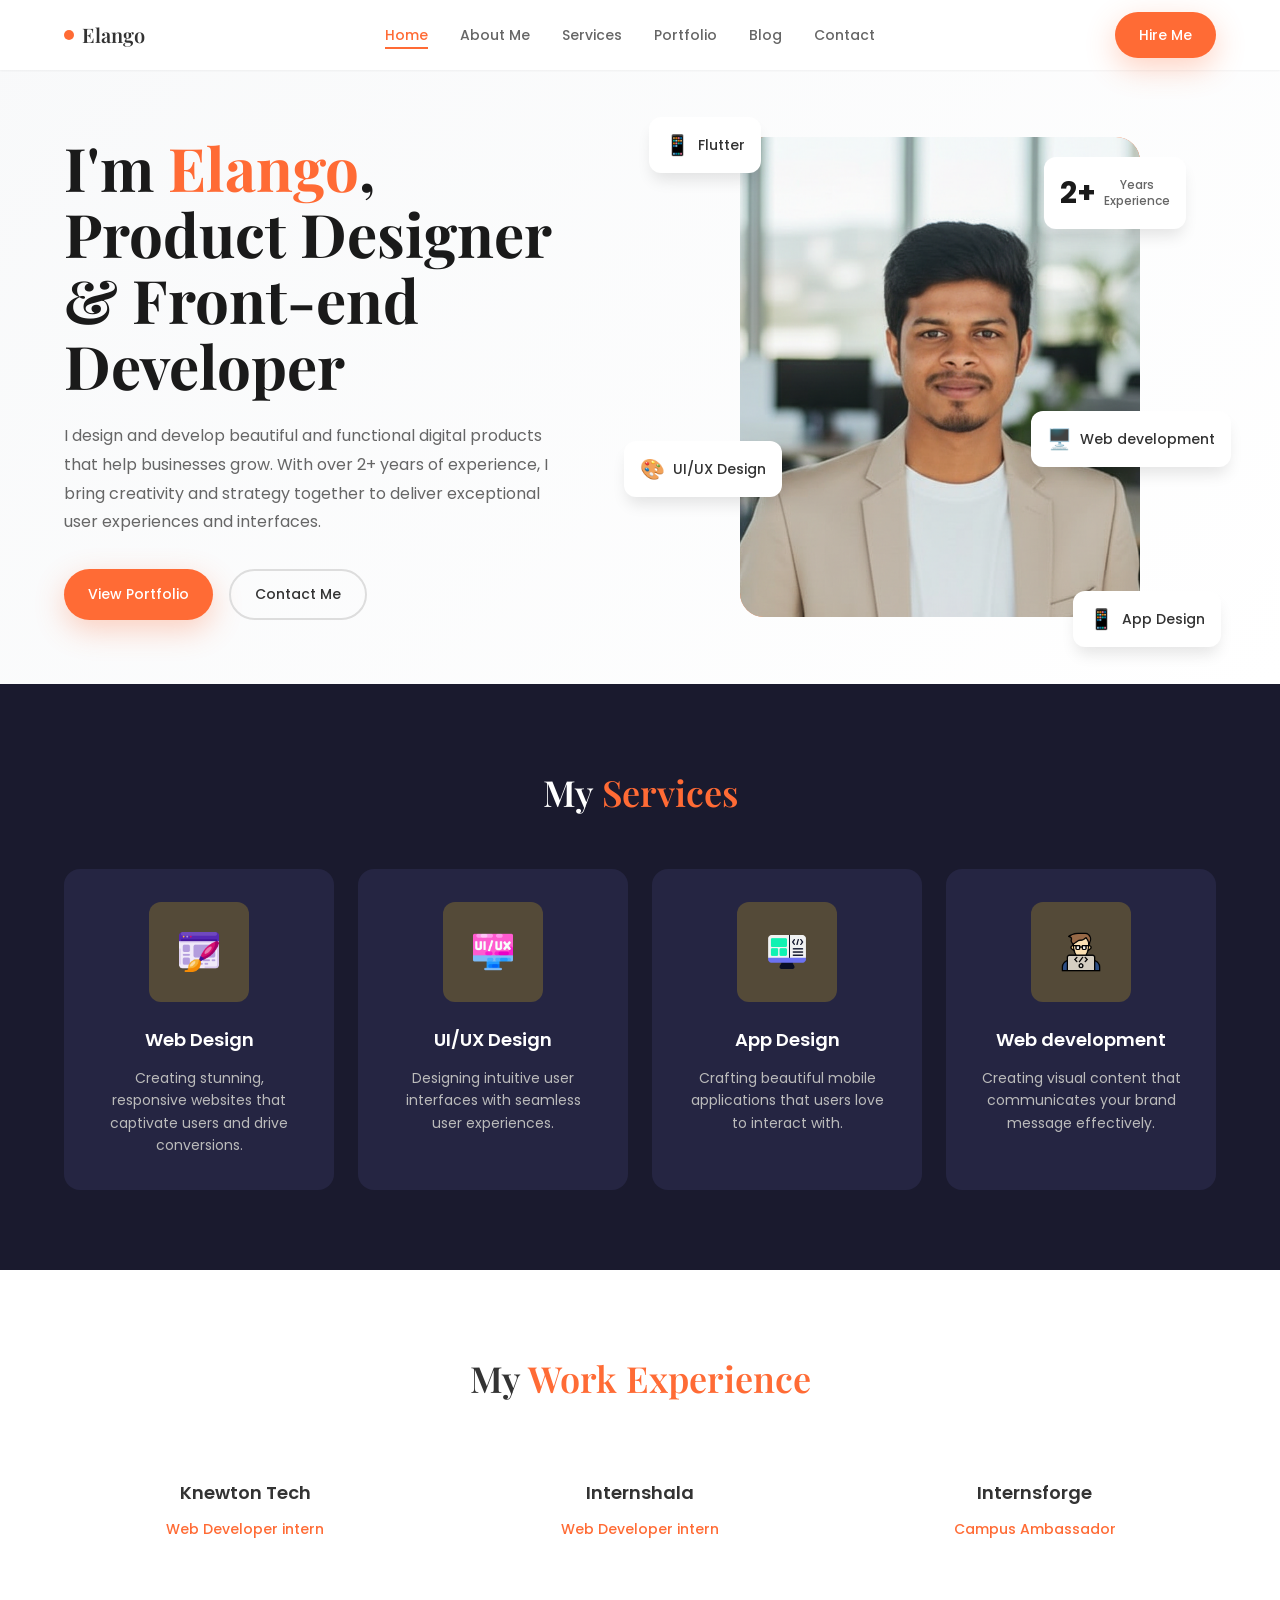
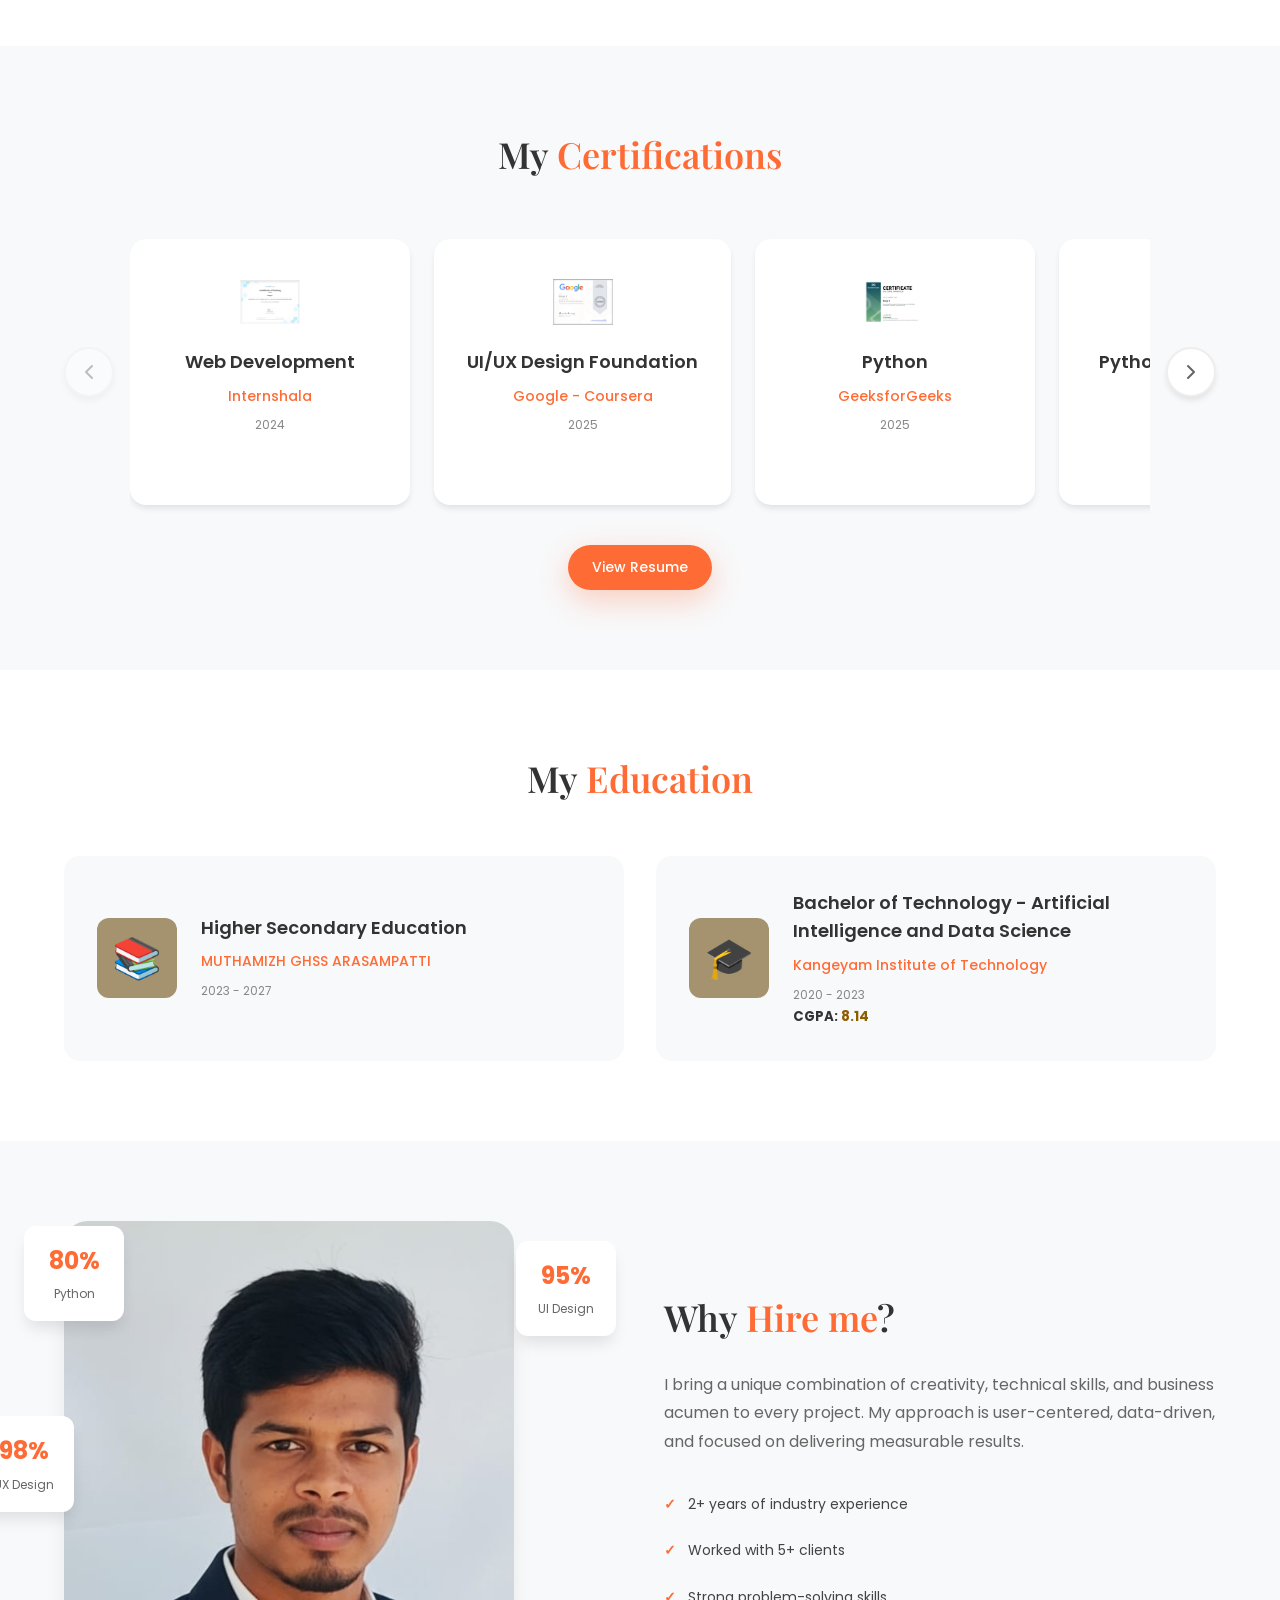
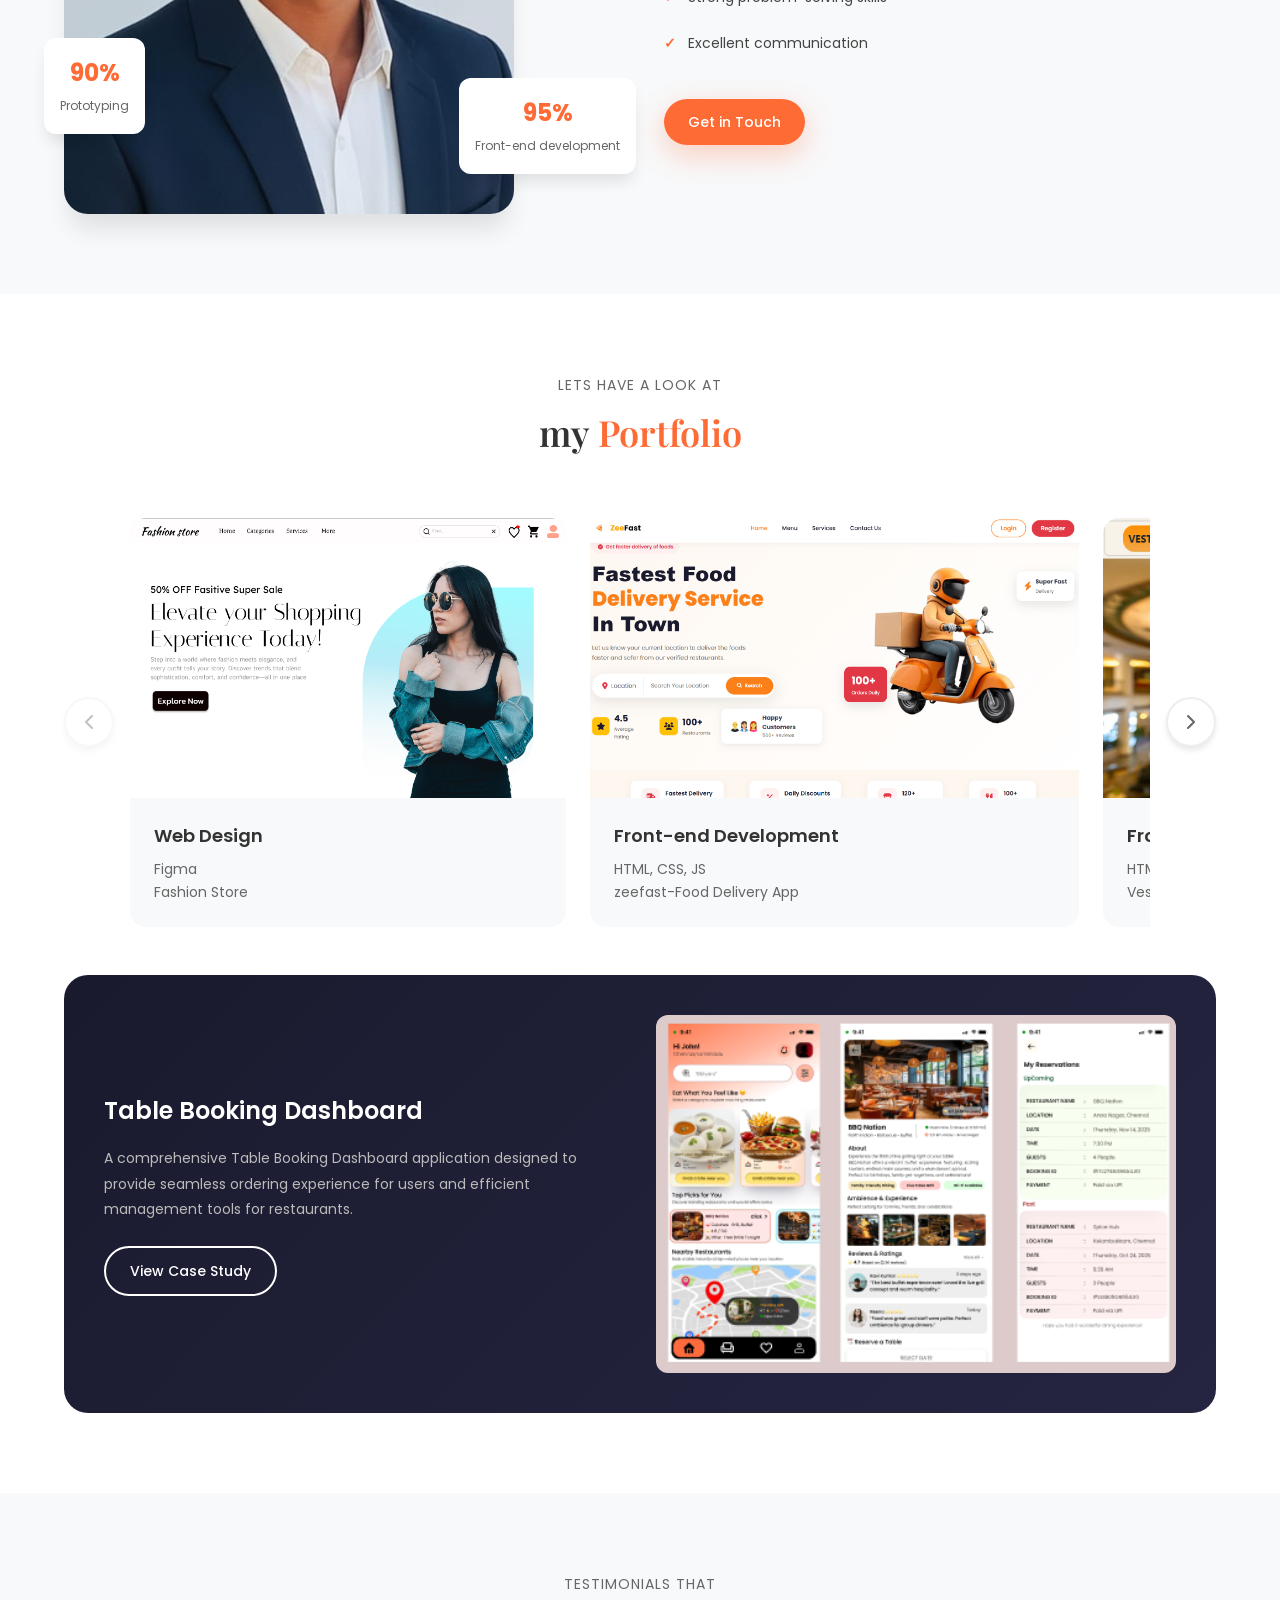
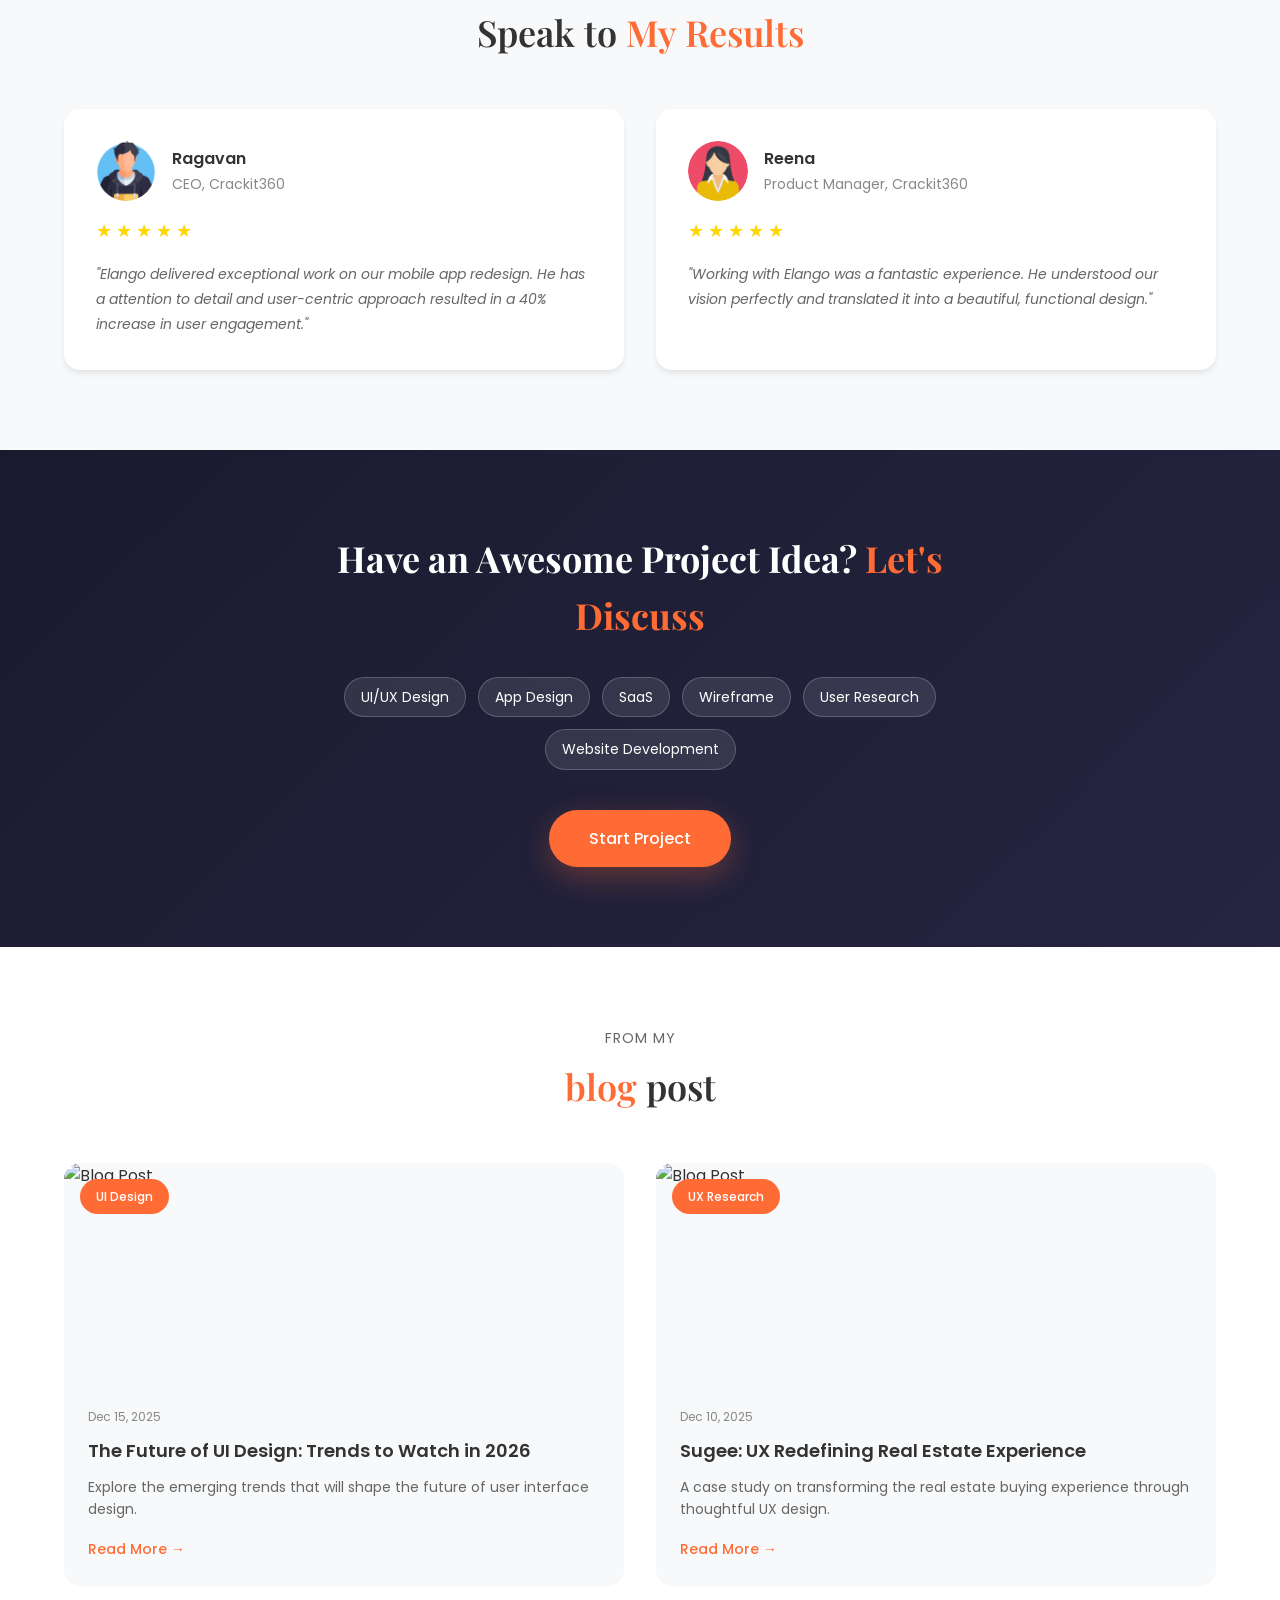
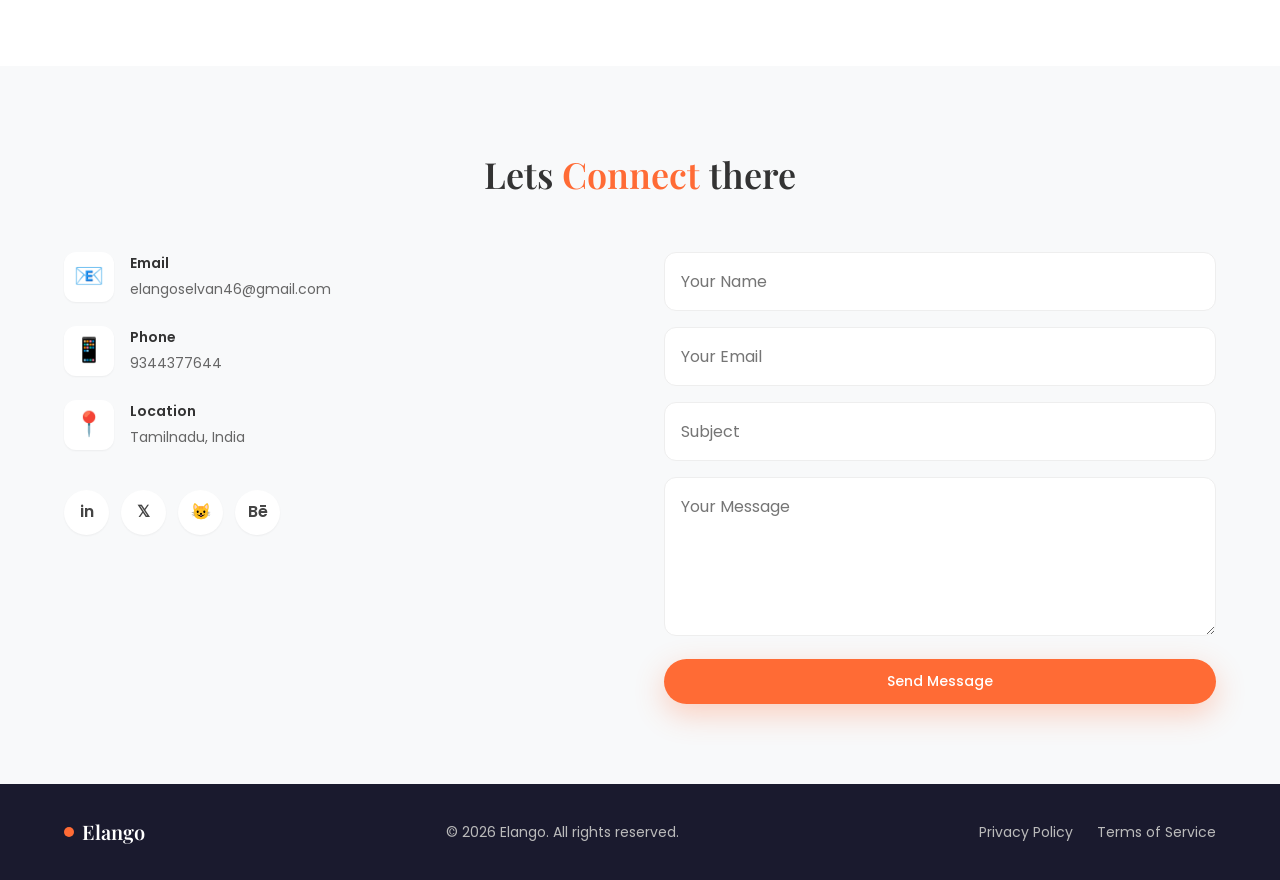
==== frontend/index.html @ bf655b0c "Initial portfolio redesign commit" ====
<!DOCTYPE html>
<html lang="en">

<head>
    <meta charset="UTF-8">
    <meta name="viewport" content="width=device-width, initial-scale=1.0">
    <meta name="description"
        content="Jenny - Product Designer Portfolio. 10+ years of experience in UI/UX, Web Design, and App Design.">
    <meta name="keywords" content="Product Designer, UI/UX, Web Design, App Design, Portfolio">
    <title>Elango's Portfolio | Product Designer</title>
    <link rel="preconnect" href="https://fonts.googleapis.com">
    <link rel="preconnect" href="https://fonts.gstatic.com" crossorigin>
    <link
        href="https://fonts.googleapis.com/css2?family=Playfair+Display:wght@400;500;600;700&family=Poppins:wght@300;400;500;600;700&display=swap"
        rel="stylesheet">
    <link rel="stylesheet" href="css/styles.css">
</head>

<body>
    <!-- Header -->
    <header class="header">
        <div class="container">
            <nav class="nav">
                <a href="#" class="logo">
                    <span class="logo-dot"></span>
                    Elango
                </a>
                <ul class="nav-links" id="navLinks">
                    <li><a href="#home" class="active">Home</a></li>
                    <li><a href="#about">About Me</a></li>
                    <li><a href="#services">Services</a></li>
                    <li><a href="#portfolio">Portfolio</a></li>
                    <li><a href="#blog">Blog</a></li>
                    <li><a href="#contact">Contact</a></li>
                </ul>
                <a href="#contact" class="btn btn-primary">Hire Me</a>
                <button class="mobile-menu-btn" id="mobileMenuBtn" aria-label="Toggle menu">
                    <span></span>
                    <span></span>
                    <span></span>
                </button>
            </nav>
        </div>
    </header>

    <!-- Hero Section -->
    <section class="hero" id="home">
        <div class="container">
            <div class="hero-content">
                <div class="hero-text">
                    <h1 class="hero-title">
                        I'm <span class="highlight">Elango</span>,<br>
                        Product Designer & Front-end Developer
                    </h1>
                    <p class="hero-description">
                        I design and develop beautiful and functional digital products that help businesses grow.
                        With over 2+ years of experience, I bring creativity and strategy together
                        to deliver exceptional user experiences and interfaces.
                    </p>
                    <div class="hero-buttons">
                        <a href="#portfolio" class="btn btn-primary">View Portfolio</a>
                        <a href="#contact" class="btn btn-outline">Contact Me</a>
                    </div>
                </div>
                <div class="hero-image">
                    <div class="hero-image-wrapper">
                        <img src="images/my photo 2.png" alt="Elango - Product Designer" class="hero-photo">

                    </div>
                    <div class=" floating-card experience-badge">
                        <span class="experience-number">2+</span>
                        <span class="experience-text">Years<br>Experience</span>
                    </div>
                    <div class="floating-card card-1">
                        <div class="floating-icon">🎨</div>
                        <span>UI/UX Design</span>
                    </div>
                    <div class="floating-card card-2">
                        <div class="floating-icon">📱</div>
                        <span>App Design</span>
                    </div>
                    <div class="floating-card card-3">
                        <div class="floating-icon">🖥️</div>
                        <span>Web development</span>
                    </div>
                    <div class="floating-card card-4">
                        <div class="floating-icon">📱</div>
                        <span>Flutter</span>
                    </div>
                </div>
            </div>
        </div>
    </section>

    <!-- Services Section -->
    <section class="services" id="services">
        <div class="container">
            <div class="section-header">
                <h2 class="section-title">My <span class="highlight">Services</span></h2>
            </div>
            <div class="services-grid">
                <div class="service-card" data-aos="fade-up">
                    <div class="service-icon">
                        <img src="images/web-design.png" alt="Web Design">
                    </div>
                    <h3>Web Design</h3>
                    <p>Creating stunning, responsive websites that captivate users and drive conversions.</p>
                </div>
                <div class="service-card" data-aos="fade-up" data-aos-delay="100">
                    <div class="service-icon">
                        <img src="images/ui.png" alt="UI/UX Design">
                    </div>
                    <h3>UI/UX Design</h3>
                    <p>Designing intuitive user interfaces with seamless user experiences.</p>
                </div>
                <div class="service-card" data-aos="fade-up" data-aos-delay="200">
                    <div class="service-icon">
                        <img src="images/front-end-programming.png" alt="App Design">
                    </div>
                    <h3>App Design</h3>
                    <p>Crafting beautiful mobile applications that users love to interact with.</p>
                </div>
                <div class="service-card" data-aos="fade-up" data-aos-delay="300">
                    <div class="service-icon">
                        <img src="images/coding.png" alt="dev">
                    </div>
                    <h3>Web development</h3>
                    <p>Creating visual content that communicates your brand message effectively.</p>
                </div>
            </div>
        </div>
    </section>

    <!-- Work Experience Section -->
    <section class="experience" id="about">
        <div class="container">
            <div class="section-header">
                <h2 class="section-title">My <span class="highlight">Work Experience</span></h2>
            </div>
            <div class="experience-grid">
                <div class="experience-item" data-aos="fade-right">
                    <div class="experience-company">
                        <h4>Knewton Tech</h4>
                        <span class="experience-role">Web Developer intern</span>
                    </div>
                </div>
                <div class="experience-item" data-aos="fade-left">
                    <div class="experience-company">
                        <h4>Internshala</h4>
                        <span class="experience-role">Web Developer intern</span>
                    </div>
                </div>
                <div class="experience-item" data-aos="fade-right">
                    <div class="experience-company">
                        <h4>Internsforge</h4>
                        <span class="experience-role">Campus Ambassador</span>
                    </div>
                </div>
            </div>
        </div>
    </section>

    <!-- Certifications Section -->
    <section class="certifications" id="certifications">
        <div class="container">
            <div class="section-header">
                <h2 class="section-title">My <span class="highlight">Certifications</span></h2>
            </div>
            <div class="certifications-container">
                <button class="cert-nav-btn cert-nav-prev" id="certPrevBtn" aria-label="Previous certificates">
                    <svg width="24" height="24" viewBox="0 0 24 24" fill="none" stroke="currentColor" stroke-width="2"
                        stroke-linecap="round" stroke-linejoin="round">
                        <polyline points="15 18 9 12 15 6"></polyline>
                    </svg>
                </button>
                <div class="certifications-wrapper">
                    <div class="certifications-grid">
                        <div class="certification-item" data-aos="fade-up" data-certificate="images/internsala.png">
                            <div class="certification-icon">
                                <img src="images/internsala.png" alt="Web Development">
                            </div>
                            <div class="certification-details">
                                <h4>Web Development</h4>
                                <span class="certification-issuer">Internshala</span>
                                <span class="certification-year">2024</span>
                            </div>
                            <span class="view-cert-hint">Click to view</span>
                        </div>
                        <div class="certification-item" data-aos="fade-up" data-aos-delay="100"
                            data-certificate="images/google.png">
                            <div class="certification-icon">
                                <img src="images/google.png" alt="UI/UX Design">
                            </div>
                            <div class="certification-details">
                                <h4>UI/UX Design Foundation</h4>
                                <span class="certification-issuer">Google - Coursera</span>
                                <span class="certification-year">2025</span>
                            </div>
                            <span class="view-cert-hint">Click to view</span>
                        </div>
                        <div class="certification-item" data-aos="fade-up" data-aos-delay="200"
                            data-certificate="images/gfg.png">
                            <div class="certification-icon">
                                <img src="images/gfg.png" alt="Python">
                            </div>
                            <div class="certification-details">
                                <h4>Python</h4>
                                <span class="certification-issuer">GeeksforGeeks</span>
                                <span class="certification-year">2025</span>
                            </div>
                            <span class="view-cert-hint">Click to view</span>
                        </div>
                        <div class="certification-item" data-aos="fade-up" data-aos-delay="300"
                            data-certificate="images/hacker.png">
                            <div class="certification-icon">
                                <img src="images/hacker.png" alt="Python Programming">
                            </div>
                            <div class="certification-details">
                                <h4>Python Programming</h4>
                                <span class="certification-issuer">HackerRank</span>
                                <span class="certification-year">2024</span>
                            </div>
                            <span class="view-cert-hint">Click to view</span>
                        </div>
                        <div class="certification-item" data-aos="fade-up" data-aos-delay="400"
                            data-certificate="images/figma.png">
                            <div class="certification-icon">
                                <img src="images/figma.png" alt="Figma">
                            </div>
                            <div class="certification-details">
                                <h4>Figma</h4>
                                <span class="certification-issuer">Simplylearn</span>
                                <span class="certification-year">2025</span>
                            </div>
                            <span class="view-cert-hint">Click to view</span>
                        </div>
                        <div class="certification-item" data-aos="fade-up" data-aos-delay="500"
                            data-certificate="images/scalar.png">
                            <div class="certification-icon">
                                <img src="images/scalar.png" alt="React JS">
                            </div>
                            <div class="certification-details">
                                <h4>React JS</h4>
                                <span class="certification-issuer">Scalar</span>
                                <span class="certification-year">2025</span>
                            </div>
                            <span class="view-cert-hint">Click to view</span>
                        </div>
                    </div>
                </div>
                <button class="cert-nav-btn cert-nav-next" id="certNextBtn" aria-label="Next certificates">
                    <svg width="24" height="24" viewBox="0 0 24 24" fill="none" stroke="currentColor" stroke-width="2"
                        stroke-linecap="round" stroke-linejoin="round">
                        <polyline points="9 18 15 12 9 6"></polyline>
                    </svg>
                </button>
            </div>
            <div class="resume-btn-container">
                <button class="btn btn-primary" id="viewResumeBtn">View Resume</button>
            </div>
        </div>
    </section>

    <!-- Certificate Modal -->
    <div class="certificate-modal" id="certificateModal">
        <div class="certificate-modal-content">
            <button class="certificate-modal-close" id="closeCertificateModal">&times;</button>
            <div class="certificate-viewer">
                <img src="" alt="Certificate" id="certificateImage">
            </div>
        </div>
    </div>

    <!-- Education Section -->
    <section class="education" id="education">
        <div class="container">
            <div class="section-header">
                <h2 class="section-title">My <span class="highlight">Education</span></h2>
            </div>
            <div class="education-grid">
                <div class="education-item" data-aos="fade-left">
                    <div class="education-icon">📚</div>
                    <div class="education-details">
                        <h4>Higher Secondary Education</h4>
                        <span class="education-institution">MUTHAMIZH GHSS ARASAMPATTI </span>
                        <span class="education-year">2023 - 2027</span>
                    </div>
                </div>
                <div class="education-item" data-aos="fade-right">
                    <div class="education-icon">🎓</div>
                    <div class="education-details">
                        <h4>Bachelor of Technology - Artificial Intelligence and Data Science</h4>
                        <span class="education-institution">Kangeyam Institute of Technology</span>
                        <span class="education-year">2020 - 2023</span>
                        <h5>CGPA: <span style="font-weight: bold;color: rgb(143, 93, 1);">8.14</span></h5>
                    </div>
                </div>
            </div>
        </div>
    </section>

    <!-- Resume Modal -->
    <div class="resume-modal" id="resumeModal">
        <div class="resume-modal-content">
            <button class="resume-modal-close" id="closeResumeModal">&times;</button>
            <h3>My Resume</h3>
            <div class="resume-viewer">
                <iframe src="images/Elango T.pdf" id="resumeFrame"></iframe>
            </div>
            <a href="images/Elango T.pdf" download class="btn btn-primary" style="margin-top: 1rem;">Download Resume</a>
        </div>
    </div>

    <!-- Why Hire Me Section -->
    <section class="why-hire">
        <div class="container">
            <div class="why-hire-content">
                <div class="why-hire-image" data-aos="fade-right">
                    <img src="images/elango.jpg" alt="Elango's working">
                    <div class="skill-badge skill-1">
                        <span class="skill-percent">95%</span>
                        <span class="skill-name">UI Design</span>
                    </div>
                    <!-- <div class="skill-badge skill-2">
                        <span class="skill-percent">90%</span>
                        <span class="skill-name">UX Research</span>
                    </div> -->
                    <div class="skill-badge skill-6">
                        <span class="skill-percent">98%</span>
                        <span class="skill-name">UX Design</span>
                    </div>
                    <div class="skill-badge skill-3">
                        <span class="skill-percent">90%</span>
                        <span class="skill-name">Prototyping</span>
                    </div>
                    <div class="skill-badge skill-4">
                        <span class="skill-percent">95%</span>
                        <span class="skill-name">Front-end development</span>
                    </div>
                    <div class="skill-badge skill-5">
                        <span class="skill-percent">80%</span>
                        <span class="skill-name">Python</span>
                    </div>
                </div>
                <div class="why-hire-text" data-aos="fade-left">
                    <h2 class="section-title">Why <span class="highlight">Hire me</span>?</h2>
                    <p>I bring a unique combination of creativity, technical skills, and business acumen to every
                        project. My approach is user-centered, data-driven, and focused on delivering measurable
                        results.</p>
                    <ul class="hire-list">
                        <li><span class="check-icon">✓</span> 2+ years of industry experience</li>
                        <li><span class="check-icon">✓</span> Worked with 5+ clients</li>
                        <li><span class="check-icon">✓</span> Strong problem-solving skills</li>
                        <li><span class="check-icon">✓</span> Excellent communication</li>
                    </ul>
                    <a href="#contact" class="btn btn-primary">Get in Touch</a>
                </div>
            </div>
        </div>
    </section>

    <!-- Portfolio Section -->
    <section class="portfolio" id="portfolio">
        <div class="container">
            <div class="section-header">
                <p class="section-subtitle">Lets have a look at</p>
                <h2 class="section-title">my <span class="highlight">Portfolio</span></h2>
            </div>

            <div class="portfolio-container">
                <button class="portfolio-nav-btn portfolio-nav-prev" id="portfolioPrevBtn"
                    aria-label="Previous projects">
                    <svg width="24" height="24" viewBox="0 0 24 24" fill="none" stroke="currentColor" stroke-width="2"
                        stroke-linecap="round" stroke-linejoin="round">
                        <polyline points="15 18 9 12 15 6"></polyline>
                    </svg>
                </button>

                <div class="portfolio-wrapper">
                    <div class="portfolio-slider" id="portfolioSlider">
                        <!-- Project 1 -->
                        <div class="portfolio-card" data-aos="fade-up">
                            <div class="portfolio-image">
                                <img src="images/fashionstore (1).png" alt="fashionstore image">
                                <div class="portfolio-overlay">
                                    <a href="#" class="portfolio-link">View Project</a>
                                </div>
                            </div>
                            <div class="portfolio-info">
                                <h3>Web Design</h3>
                                <p>Figma</p>
                                <p>Fashion Store</p>
                            </div>
                        </div>

                        <!--Project S-->
                        <div class="portfolio-card" data-aos="fade-up" data-aos-delay="300">
                            <div class="portfolio-image">
                                <img src="images/Screenshot 2026-01-10 205639.png" alt="food delivery app">
                                <div class="portfolio-overlay">
                                    <a href="#" class="portfolio-link">View Project</a>
                                </div>
                            </div>
                            <div class="portfolio-info">
                                <h3>Front-end Development</h3>
                                <p>HTML, CSS, JS</p>
                                <p>zeefast-Food Delivery App</p>
                            </div>
                        </div>

                        <!-- Project 2 -->
                        <div class="portfolio-card" data-aos="fade-up" data-aos-delay="100">
                            <div class="portfolio-image">
                                <img src="images/vesthotel.png" alt="vesthotel-image">
                                <div class="portfolio-overlay">
                                    <a href="#" class="portfolio-link">View Project</a>
                                </div>
                            </div>
                            <div class="portfolio-info">
                                <h3>Front-end Development</h3>
                                <p>HTML, CSS, JS</p>
                                <p>Vesthotel website</p>
                            </div>
                        </div>

                        <!-- Project 3 -->
                        <div class="portfolio-card" data-aos="fade-up" data-aos-delay="200">
                            <div class="portfolio-image">
                                <img src="images/fashionstore (5).png" alt="fruit App">
                                <div class="portfolio-overlay">
                                    <a href="#" class="portfolio-link">View Project</a>
                                </div>
                            </div>
                            <div class="portfolio-info">
                                <h3>App Design</h3>
                                <p>Figma</p>
                                <p>shoify App</p>
                            </div>
                        </div>

                        <!-- Project 4 -->
                        <div class="portfolio-card" data-aos="fade-up" data-aos-delay="300">
                            <div class="portfolio-image">
                                <img src="images/tablebook.png" alt="Table Dashboard">
                                <div class="portfolio-overlay">
                                    <a href="#" class="portfolio-link">View Project</a>
                                </div>
                            </div>
                            <div class="portfolio-info">
                                <h3>UI/UX Design</h3>
                                <p>Figma</p>
                                <p>Table Booking Dashboard</p>
                            </div>
                        </div>
                    </div>
                </div>

                <button class="portfolio-nav-btn portfolio-nav-next" id="portfolioNextBtn" aria-label="Next projects">
                    <svg width="24" height="24" viewBox="0 0 24 24" fill="none" stroke="currentColor" stroke-width="2"
                        stroke-linecap="round" stroke-linejoin="round">
                        <polyline points="9 18 15 12 9 6"></polyline>
                    </svg>
                </button>
            </div>

            <div class="portfolio-featured" data-aos="fade-up" style="margin-top: 2.5rem;">
                <div class="featured-content">
                    <h3>Table Booking Dashboard</h3>
                    <p>A comprehensive Table Booking Dashboard application designed to provide seamless ordering
                        experience for
                        users and efficient management tools for restaurants.</p>
                    <a href="#" class="btn btn-outline">View Case Study</a>
                </div>
                <div class="featured-image">
                    <img src="images/tablebook.png" alt="Table Booking Dashboard">
                </div>
            </div>
        </div>
    </section>

    <!-- Testimonials Section -->
    <section class="testimonials">
        <div class="container">
            <div class="section-header">
                <p class="section-subtitle">Testimonials That</p>
                <h2 class="section-title">Speak to <span class="highlight">My Results</span></h2>
            </div>
            <div class="testimonials-grid">
                <div class="testimonial-card" data-aos="fade-up">
                    <div class="testimonial-header">
                        <img src="images/boy.png" alt="Client">
                        <div class="testimonial-info">
                            <h4>Ragavan</h4>
                            <span>CEO, Crackit360</span>
                        </div>
                    </div>
                    <div class="testimonial-rating">
                        <span class="star">★</span>
                        <span class="star">★</span>
                        <span class="star">★</span>
                        <span class="star">★</span>
                        <span class="star">★</span>
                    </div>
                    <p>"Elango delivered exceptional work on our mobile app redesign. He has a attention to detail and
                        user-centric approach resulted in a 40% increase in user engagement."</p>
                </div>
                <div class="testimonial-card" data-aos="fade-up" data-aos-delay="100">
                    <div class="testimonial-header">
                        <img src="images/woman.png" alt="Client">
                        <div class="testimonial-info">
                            <h4>Reena</h4>
                            <span>Product Manager, Crackit360</span>
                        </div>
                    </div>
                    <div class="testimonial-rating">
                        <span class="star">★</span>
                        <span class="star">★</span>
                        <span class="star">★</span>
                        <span class="star">★</span>
                        <span class="star">★</span>
                    </div>
                    <p>"Working with Elango was a fantastic experience. He understood our vision perfectly and
                        translated it into a beautiful, functional design."</p>
                </div>
            </div>
        </div>
    </section>

    <!-- CTA Section -->
    <section class="cta-section">
        <div class="container">
            <div class="cta-content" data-aos="fade-up">
                <h2>Have an Awesome Project Idea? <span class="highlight">Let's Discuss</span></h2>
                <div class="cta-tags">
                    <span class="cta-tag">UI/UX Design</span>
                    <span class="cta-tag">App Design</span>
                    <span class="cta-tag">SaaS</span>
                    <span class="cta-tag">Wireframe</span>
                    <span class="cta-tag">User Research</span>
                    <span class="cta-tag">Website Development</span>
                </div>
                <a href="#contact" class="btn btn-primary btn-large">Start Project</a>
            </div>
        </div>
    </section>

    <!-- Blog Section -->
    <section class="blog" id="blog">
        <div class="container">
            <div class="section-header">
                <p class="section-subtitle">From my</p>
                <h2 class="section-title"><span class="highlight">blog</span> post</h2>
            </div>
            <div class="blog-grid">
                <div class="blog-card" data-aos="fade-up">
                    <div class="blog-image">
                        <img src="images/blog/blog-1.jpg" alt="Blog Post">
                        <span class="blog-category">UI Design</span>
                    </div>
                    <div class="blog-content">
                        <span class="blog-date">Dec 15, 2025</span>
                        <h3>The Future of UI Design: Trends to Watch in 2026</h3>
                        <p>Explore the emerging trends that will shape the future of user interface design.</p>
                        <a href="#" class="blog-link">Read More →</a>
                    </div>
                </div>
                <div class="blog-card" data-aos="fade-up" data-aos-delay="100">
                    <div class="blog-image">
                        <img src="images/blog/blog-2.jpg" alt="Blog Post">
                        <span class="blog-category">UX Research</span>
                    </div>
                    <div class="blog-content">
                        <span class="blog-date">Dec 10, 2025</span>
                        <h3>Sugee: UX Redefining Real Estate Experience</h3>
                        <p>A case study on transforming the real estate buying experience through thoughtful UX design.
                        </p>
                        <a href="#" class="blog-link">Read More →</a>
                    </div>
                </div>
            </div>
        </div>
    </section>

    <!-- Contact Section -->
    <section class="contact" id="contact">
        <div class="container">
            <div class="section-header">
                <h2 class="section-title">Lets <span class="highlight">Connect</span> there</h2>
            </div>
            <div class="contact-content">
                <div class="contact-info" data-aos="fade-right">
                    <div class="contact-item">
                        <div class="contact-icon">📧</div>
                        <div>
                            <h4>Email</h4>
                            <p>elangoselvan46@gmail.com</p>
                        </div>
                    </div>
                    <div class="contact-item">
                        <div class="contact-icon">📱</div>
                        <div>
                            <h4>Phone</h4>
                            <p>9344377644</p>
                        </div>
                    </div>
                    <div class="contact-item">
                        <div class="contact-icon">📍</div>
                        <div>
                            <h4>Location</h4>
                            <p>Tamilnadu, India</p>
                        </div>
                    </div>
                    <div class="social-links">
                        <a href="#" class="social-link" aria-label="LinkedIn">in</a>
                        <a href="#" class="social-link" aria-label="Twitter">𝕏</a>
                        <a href="#" class="social-link" aria-label="Dribbble">😺</a>
                        <a href="#" class="social-link" aria-label="Behance">Bē</a>
                    </div>
                </div>
                <form class="contact-form" id="contactForm" data-aos="fade-left">
                    <div class="form-group">
                        <input type="text" name="name" placeholder="Your Name" required>
                    </div>
                    <div class="form-group">
                        <input type="email" name="email" placeholder="Your Email" required>
                    </div>
                    <div class="form-group">
                        <input type="text" name="subject" placeholder="Subject">
                    </div>
                    <div class="form-group">
                        <textarea name="message" rows="5" placeholder="Your Message" required></textarea>
                    </div>
                    <button type="submit" class="btn btn-primary btn-full">Send Message</button>
                </form>
            </div>
        </div>
    </section>

    <!-- Footer -->
    <footer class="footer">
        <div class="container">
            <div class="footer-content">
                <div class="footer-logo">
                    <span class="logo-dot"></span>
                    Elango
                </div>
                <p class="footer-text">© 2026 Elango. All rights reserved.</p>
                <div class="footer-links">
                    <a href="#">Privacy Policy</a>
                    <a href="#">Terms of Service</a>
                </div>
            </div>
        </div>
    </footer>

    <script src="js/main.js"></script>
</body>

</html>
---- frontend/css/styles.css ----
/* ============================================
   DESIGN SYSTEM & CSS VARIABLES
   ============================================ */
:root {
    --primary-orange: #FF6B35;
    --primary-orange-dark: #E85A28;
    --primary-orange-light: #FF8C5A;
    --dark-navy: #1A1A2E;
    --dark-navy-light: #252542;
    --white: #FFFFFF;
    --light-bg: #F8F9FA;
    --gray-100: #F5F5F5;
    --gray-200: #EEEEEE;
    --gray-300: #DDDDDD;
    --gray-400: #BBBBBB;
    --gray-500: #888888;
    --gray-600: #666666;
    --gray-700: #444444;
    --gray-800: #333333;
    --gray-900: #1A1A1A;
    --font-heading: 'Playfair Display', Georgia, serif;
    --font-body: 'Poppins', -apple-system, BlinkMacSystemFont, sans-serif;
    --fs-xs: 0.75rem;
    --fs-sm: 0.875rem;
    --fs-base: 1rem;
    --fs-lg: 1.125rem;
    --fs-xl: 1.25rem;
    --fs-2xl: 1.5rem;
    --fs-3xl: 1.875rem;
    --fs-4xl: 2.25rem;
    --fs-5xl: 3rem;
    --fs-6xl: 3.75rem;
    --radius-sm: 4px;
    --radius-md: 8px;
    --radius-lg: 12px;
    --radius-xl: 16px;
    --radius-2xl: 24px;
    --radius-full: 9999px;
    --shadow-sm: 0 1px 2px rgba(0, 0, 0, 0.05);
    --shadow-md: 0 4px 6px -1px rgba(0, 0, 0, 0.1);
    --shadow-lg: 0 10px 15px -3px rgba(0, 0, 0, 0.1);
    --shadow-xl: 0 20px 25px -5px rgba(0, 0, 0, 0.1);
    --shadow-orange: 0 10px 30px rgba(255, 107, 53, 0.3);
    --transition-fast: 150ms ease;
    --transition-base: 300ms ease;
    --transition-slow: 500ms ease;
    --container-max: 1200px;
    --container-padding: 1.5rem;
}

*,
*::before,
*::after {
    box-sizing: border-box;
    margin: 0;
    padding: 0
}

html {
    scroll-behavior: smooth;
    font-size: 16px
}

body {
    font-family: var(--font-body);
    font-size: var(--fs-base);
    line-height: 1.6;
    color: var(--gray-800);
    background: var(--white);
    overflow-x: hidden
}

img {
    max-width: 100%;
    height: auto;
    display: block
}

a {
    text-decoration: none;
    color: inherit;
    transition: color var(--transition-fast)
}

ul,
ol {
    list-style: none
}

button {
    font-family: inherit;
    cursor: pointer;
    border: none;
    background: none
}

input,
textarea {
    font-family: inherit;
    font-size: inherit;
    border: none;
    outline: none
}

.container {
    width: 100%;
    max-width: var(--container-max);
    margin: 0 auto;
    padding: 0 var(--container-padding)
}

.highlight {
    color: var(--primary-orange)
}

.section-header {
    text-align: center;
    margin-bottom: 3rem
}

.section-title {
    font-family: var(--font-heading);
    font-size: var(--fs-4xl);
    font-weight: 600;
    color: var(--gray-800);
    margin-bottom: 1rem
}

.section-subtitle {
    font-size: var(--fs-sm);
    color: var(--gray-600);
    text-transform: uppercase;
    letter-spacing: 1px;
    margin-bottom: 0.5rem
}

.btn {
    display: inline-flex;
    align-items: center;
    justify-content: center;
    padding: 0.75rem 1.5rem;
    font-size: var(--fs-sm);
    font-weight: 500;
    border-radius: var(--radius-full);
    transition: all var(--transition-base);
    cursor: pointer
}

.btn-primary {
    background: var(--primary-orange);
    color: var(--white);
    box-shadow: var(--shadow-orange)
}

.btn-primary:hover {
    background: var(--primary-orange-dark);
    transform: translateY(-2px);
    box-shadow: 0 15px 35px rgba(255, 107, 53, 0.4)
}

.btn-outline {
    background: transparent;
    color: var(--gray-800);
    border: 2px solid var(--gray-300)
}

.btn-outline:hover {
    border-color: var(--primary-orange);
    color: var(--primary-orange)
}

.btn-large {
    padding: 1rem 2.5rem;
    font-size: var(--fs-base)
}

.btn-full {
    width: 100%
}

/* Header */
.header {
    position: fixed;
    top: 0;
    left: 0;
    width: 100%;
    z-index: 1000;
    background: var(--white);
    box-shadow: var(--shadow-sm);
    transition: all var(--transition-base)
}

.header.scrolled {
    box-shadow: var(--shadow-md)
}

.nav {
    display: flex;
    align-items: center;
    justify-content: space-between;
    height: 70px
}

.logo {
    display: flex;
    align-items: center;
    gap: 0.5rem;
    font-family: var(--font-heading);
    font-size: var(--fs-xl);
    font-weight: 600;
    color: var(--gray-800)
}

.logo-dot {
    width: 10px;
    height: 10px;
    background: var(--primary-orange);
    border-radius: 50%
}

.nav-links {
    display: flex;
    align-items: center;
    gap: 2rem
}

.nav-links a {
    font-size: var(--fs-sm);
    font-weight: 500;
    color: var(--gray-600);
    position: relative
}

.nav-links a::after {
    content: '';
    position: absolute;
    bottom: -4px;
    left: 0;
    width: 0;
    height: 2px;
    background: var(--primary-orange);
    transition: width var(--transition-fast)
}

.nav-links a:hover,
.nav-links a.active {
    color: var(--primary-orange)
}

.nav-links a:hover::after,
.nav-links a.active::after {
    width: 100%
}

.mobile-menu-btn {
    display: none;
    flex-direction: column;
    gap: 5px;
    padding: 0.5rem
}

.mobile-menu-btn span {
    display: block;
    width: 25px;
    height: 2px;
    background: var(--gray-800);
    transition: all var(--transition-fast)
}

/* Hero */
.hero {
    padding: calc(70px + 4rem) 0 4rem;
    background: linear-gradient(135deg, var(--light-bg) 0%, var(--white) 100%);
    overflow: hidden
}

.hero-content {
    display: grid;
    grid-template-columns: 1fr 1fr;
    gap: 3rem;
    align-items: center
}

.hero-text {
    max-width: 500px
}

.hero-title {
    font-family: var(--font-heading);
    font-size: var(--fs-6xl);
    font-weight: 700;
    line-height: 1.1;
    color: var(--gray-900);
    margin-bottom: 1.5rem
}

.hero-description {
    font-size: var(--fs-base);
    color: var(--gray-600);
    line-height: 1.8;
    margin-bottom: 2rem
}

.hero-buttons {
    display: flex;
    gap: 1rem;
    flex-wrap: wrap
}

.hero-image {
    position: relative;
    display: flex;
    justify-content: center
}

.hero-image-wrapper {
    position: relative;
    width: 400px;
    height: 480px;
    background: linear-gradient(180deg, var(--primary-orange) 0%, var(--primary-orange-light) 100%);
    border-radius: var(--radius-2xl);
    overflow: hidden
}

.hero-photo {
    width: 100%;
    height: 100%;
    object-fit: cover;
    object-position: top center
}

.experience-badge {
    position: absolute;
    top: 20px;
    right: 30px;
    background: var(--white);
    padding: 1rem;
    border-radius: var(--radius-lg);
    box-shadow: var(--shadow-lg);
    text-align: center;

}

.experience-number {
    display: block;
    font-size: var(--fs-3xl);
    font-weight: 700;
    color: var(--gray-900)
}

.experience-text {
    font-size: var(--fs-xs);
    color: var(--gray-600);
    line-height: 1.3
}

.floating-card {
    position: absolute;
    background: var(--white);
    padding: 0.75rem 1rem;
    border-radius: var(--radius-lg);
    box-shadow: var(--shadow-lg);
    display: flex;
    border: 1px #888888;
    border-color: #888888;
    align-items: center;
    gap: 0.5rem;
    font-size: var(--fs-sm);
    font-weight: 500;
    animation: float 3s ease-in-out infinite
}

.floating-card.card-1 {
    bottom: 120px;
    left: -40px
}

.floating-card.card-2 {
    bottom: -30px;
    right: -5px;
    animation-delay: 1.5s
}

.floating-card.card-4 {
    top: -20px;
    left: -15px;
    animation-delay: 2.5s
}

.floating-card.card-3 {
    bottom: 150px;
    right: -15px;
    animation-delay: 2.0s
}

.floating-icon {
    font-size: var(--fs-xl)
}

@keyframes float {

    0%,
    100% {
        transform: translateY(0)
    }

    50% {
        transform: translateY(-10px)
    }
}

/* Services */
.services {
    padding: 5rem 0;
    background: var(--dark-navy)
}

.services .section-title {
    color: var(--white)
}

.services-grid {
    display: grid;
    grid-template-columns: repeat(4, 1fr);
    gap: 1.5rem
}

.service-card {
    background: var(--dark-navy-light);
    padding: 2rem;
    border-radius: var(--radius-xl);
    text-align: center;
    transition: all var(--transition-base);
    border: 1px solid transparent
}

.service-card:hover {
    transform: translateY(-10px);
    border-color: var(--primary-orange);
    box-shadow: 0 20px 40px rgba(255, 107, 53, 0.2)
}

.service-icon {
    width: 100px;
    height: 100px;
    margin: 0 auto 1.5rem;
    background: rgb(84, 74, 56);
    border-radius: var(--radius-lg);
    display: flex;
    align-items: center;
    justify-content: center
}

.service-icon img {
    width: 40px;
    height: 40px;
    /* filter: brightness(0) invert(1) */
}

.service-card h3 {
    font-size: var(--fs-lg);
    font-weight: 600;
    color: var(--white);
    margin-bottom: 0.75rem
}

.service-card p {
    font-size: var(--fs-sm);
    color: var(--gray-400);
    line-height: 1.6
}

/* Experience */
.experience {
    padding: 5rem 0;
    background: var(--white)
}

.experience-grid {
    display: grid;
    grid-template-columns: repeat(3, 1fr);
    gap: 2rem
}

.experience-item {
    text-align: center;
    padding: 1.5rem;
    border-radius: var(--radius-lg);
    transition: all var(--transition-base)
}

.experience-item:hover {
    background: var(--light-bg)
}

.experience-company h4 {
    font-size: var(--fs-lg);
    font-weight: 600;
    color: var(--gray-800);
    margin-bottom: 0.5rem
}

.experience-role {
    font-size: var(--fs-sm);
    color: var(--primary-orange);
    font-weight: 500
}

/* Why Hire */
.why-hire {
    padding: 5rem 0;
    background: var(--light-bg)
}

.why-hire-content {
    display: grid;
    grid-template-columns: 1fr 1fr;
    gap: 3rem;
    align-items: center
}

.why-hire-image {
    position: relative
}

.why-hire-image img {
    width: 100%;
    max-width: 450px;
    border-radius: var(--radius-2xl);
    box-shadow: var(--shadow-xl)
}

.skill-badge {
    position: absolute;
    background: var(--white);
    padding: 1rem;
    border-radius: var(--radius-lg);
    box-shadow: var(--shadow-lg);
    text-align: center;
    min-width: 100px
}

.skill-badge.skill-1 {
    top: 20px;
    right: 0
}

.skill-badge.skill-3 {
    bottom: 80px;
    left: -20px
}

.skill-badge.skill-4 {
    bottom: 40px;
    right: -20px
}

.skill-badge.skill-5 {
    top: 5px;
    left: -40px
}

.skill-badge.skill-6 {
    top: 33%;
    left: -90px
}

.skill-percent {
    display: block;
    font-size: var(--fs-2xl);
    font-weight: 700;
    color: var(--primary-orange)
}

.skill-name {
    font-size: var(--fs-xs);
    color: var(--gray-600)
}

.why-hire-text .section-title {
    text-align: left;
    margin-bottom: 1.5rem
}

.why-hire-text>p {
    font-size: var(--fs-base);
    color: var(--gray-600);
    line-height: 1.8;
    margin-bottom: 1.5rem
}

.hire-list {
    margin-bottom: 2rem
}

.hire-list li {
    display: flex;
    align-items: center;
    gap: 0.75rem;
    padding: 0.75rem 0;
    font-size: var(--fs-sm);
    color: var(--gray-700)
}

.check-icon {
    color: var(--primary-orange);
    font-weight: 700
}

/* Portfolio */
.portfolio {
    padding: 5rem 0;
    background: var(--white)
}

/* Portfolio items container */
.portfolio-container {
    display: flex;
    align-items: center;
    gap: 1rem;
    position: relative;
    margin-bottom: 2.5rem
}

.portfolio-wrapper {
    overflow: hidden;
    flex: 1
}

.portfolio-slider {
    display: flex;
    gap: 1.5rem;
    transition: transform 0.4s ease;
    padding: 0.5rem 0
}

/* Portfolio Navigation Buttons */
.portfolio-nav-btn {
    width: 50px;
    height: 50px;
    border-radius: 50%;
    background: var(--white);
    border: 2px solid var(--gray-200);
    display: flex;
    align-items: center;
    justify-content: center;
    cursor: pointer;
    transition: all var(--transition-fast);
    flex-shrink: 0;
    color: var(--gray-600);
    box-shadow: var(--shadow-md)
}

.portfolio-nav-btn:hover {
    background: var(--primary-orange);
    border-color: var(--primary-orange);
    color: var(--white);
    transform: scale(1.1)
}

.portfolio-nav-btn:disabled {
    opacity: 0.4;
    cursor: not-allowed;
    transform: none
}

.portfolio-nav-btn:disabled:hover {
    background: var(--white);
    border-color: var(--gray-200);
    color: var(--gray-600)
}


.portfolio-card {
    min-width: 300px;
    flex-shrink: 0;
    position: relative;
    border-radius: var(--radius-xl);
    overflow: hidden;
    background: var(--light-bg);
    transition: all var(--transition-base)
}

.portfolio-card:hover {
    transform: translateY(-5px);
    box-shadow: var(--shadow-xl)
}

.portfolio-image {
    position: relative;
    height: 280px;
    overflow: hidden
}

.portfolio-image img {
    width: 100%;
    height: 100%;
    object-fit: cover;
    transition: transform var(--transition-slow)
}

.portfolio-card:hover .portfolio-image img {
    transform: scale(1.05)
}

.portfolio-overlay {
    position: absolute;
    top: 0;
    left: 0;
    width: 100%;
    height: 100%;
    background: linear-gradient(180deg, transparent 0%, rgba(0, 0, 0, 0.7) 100%);
    display: flex;
    align-items: flex-end;
    justify-content: center;
    padding: 1.5rem;
    opacity: 0;
    transition: opacity var(--transition-base)
}

.portfolio-card:hover .portfolio-overlay {
    opacity: 1
}

.portfolio-link {
    color: var(--white);
    font-size: var(--fs-sm);
    font-weight: 500;
    padding: 0.75rem 1.5rem;
    border: 1px solid var(--white);
    border-radius: var(--radius-full);
    transition: all var(--transition-fast)
}

.portfolio-link:hover {
    background: var(--white);
    color: var(--gray-900)
}

.portfolio-info {
    padding: 1.5rem
}

.portfolio-info h3 {
    font-size: var(--fs-lg);
    font-weight: 600;
    color: var(--gray-800);
    margin-bottom: 0.5rem
}

.portfolio-info p {
    font-size: var(--fs-sm);
    color: var(--gray-600)
}

.portfolio-featured {
    display: grid;
    grid-template-columns: 1fr 1fr;
    gap: 2rem;
    background: linear-gradient(135deg, var(--dark-navy) 0%, var(--dark-navy-light) 100%);
    border-radius: var(--radius-2xl);
    padding: 2.5rem;
    align-items: center
}

.featured-content h3 {
    font-size: var(--fs-2xl);
    font-weight: 600;
    color: var(--white);
    margin-bottom: 1rem
}

.featured-content p {
    font-size: var(--fs-sm);
    color: var(--gray-400);
    line-height: 1.8;
    margin-bottom: 1.5rem
}

.featured-content .btn-outline {
    color: var(--white);
    border-color: var(--white)
}

.featured-content .btn-outline:hover {
    background: var(--white);
    color: var(--dark-navy)
}

.featured-image img {
    width: 100%;
    border-radius: var(--radius-lg)
}

/* Testimonials */
.testimonials {
    padding: 5rem 0;
    background: var(--light-bg)
}

.testimonials-grid {
    display: grid;
    grid-template-columns: repeat(2, 1fr);
    gap: 2rem
}

.testimonial-card {
    background: var(--white);
    padding: 2rem;
    border-radius: var(--radius-xl);
    box-shadow: var(--shadow-md);
    transition: all var(--transition-base)
}

.testimonial-card:hover {
    transform: translateY(-5px);
    box-shadow: var(--shadow-xl)
}

.testimonial-header {
    display: flex;
    align-items: center;
    gap: 1rem;
    margin-bottom: 1rem
}

.testimonial-header img {
    width: 60px;
    height: 60px;
    border-radius: 50%;
    object-fit: cover
}

.testimonial-info h4 {
    font-size: var(--fs-base);
    font-weight: 600;
    color: var(--gray-800)
}

.testimonial-info span {
    font-size: var(--fs-sm);
    color: var(--gray-500)
}

.testimonial-rating {
    margin-bottom: 1rem
}

.star {
    color: #FFD700;
    font-size: var(--fs-lg)
}

.testimonial-card p {
    font-size: var(--fs-sm);
    color: var(--gray-600);
    line-height: 1.8;
    font-style: italic
}

/* CTA */
.cta-section {
    padding: 5rem 0;
    background: linear-gradient(135deg, var(--dark-navy) 0%, var(--dark-navy-light) 100%)
}

.cta-content {
    text-align: center;
    max-width: 700px;
    margin: 0 auto
}

.cta-content h2 {
    font-family: var(--font-heading);
    font-size: var(--fs-4xl);
    color: var(--white);
    margin-bottom: 2rem
}

.cta-tags {
    display: flex;
    flex-wrap: wrap;
    justify-content: center;
    gap: 0.75rem;
    margin-bottom: 2.5rem
}

.cta-tag {
    padding: 0.5rem 1rem;
    background: rgba(255, 255, 255, 0.1);
    color: var(--white);
    font-size: var(--fs-sm);
    border-radius: var(--radius-full);
    border: 1px solid rgba(255, 255, 255, 0.2);
    transition: all var(--transition-fast)
}

.cta-tag:hover {
    background: var(--primary-orange);
    border-color: var(--primary-orange)
}

/* Blog */
.blog {
    padding: 5rem 0;
    background: var(--white)
}

.blog-grid {
    display: grid;
    grid-template-columns: repeat(2, 1fr);
    gap: 2rem
}

.blog-card {
    border-radius: var(--radius-xl);
    overflow: hidden;
    background: var(--light-bg);
    transition: all var(--transition-base)
}

.blog-card:hover {
    transform: translateY(-5px);
    box-shadow: var(--shadow-xl)
}

.blog-image {
    position: relative;
    height: 220px;
    overflow: hidden
}

.blog-image img {
    width: 100%;
    height: 100%;
    object-fit: cover;
    transition: transform var(--transition-slow)
}

.blog-card:hover .blog-image img {
    transform: scale(1.05)
}

.blog-category {
    position: absolute;
    top: 1rem;
    left: 1rem;
    padding: 0.5rem 1rem;
    background: var(--primary-orange);
    color: var(--white);
    font-size: var(--fs-xs);
    font-weight: 500;
    border-radius: var(--radius-full)
}

.blog-content {
    padding: 1.5rem
}

.blog-date {
    font-size: var(--fs-xs);
    color: var(--gray-500);
    margin-bottom: 0.75rem;
    display: block
}

.blog-content h3 {
    font-size: var(--fs-lg);
    font-weight: 600;
    color: var(--gray-800);
    margin-bottom: 0.75rem;
    line-height: 1.4
}

.blog-content p {
    font-size: var(--fs-sm);
    color: var(--gray-600);
    line-height: 1.6;
    margin-bottom: 1rem
}

.blog-link {
    font-size: var(--fs-sm);
    font-weight: 500;
    color: var(--primary-orange)
}

.blog-link:hover {
    color: var(--primary-orange-dark)
}

/* Contact */
.contact {
    padding: 5rem 0;
    background: var(--light-bg)
}

.contact-content {
    display: grid;
    grid-template-columns: 1fr 1fr;
    gap: 3rem
}

.contact-info {
    display: flex;
    flex-direction: column;
    gap: 1.5rem
}

.contact-item {
    display: flex;
    align-items: flex-start;
    gap: 1rem
}

.contact-icon {
    font-size: var(--fs-2xl);
    width: 50px;
    height: 50px;
    display: flex;
    align-items: center;
    justify-content: center;
    background: var(--white);
    border-radius: var(--radius-lg);
    box-shadow: var(--shadow-sm)
}

.contact-item h4 {
    font-size: var(--fs-sm);
    font-weight: 600;
    color: var(--gray-800);
    margin-bottom: 0.25rem
}

.contact-item p {
    font-size: var(--fs-sm);
    color: var(--gray-600)
}

.social-links {
    display: flex;
    gap: 0.75rem;
    margin-top: 1rem
}

.social-link {
    width: 45px;
    height: 45px;
    display: flex;
    align-items: center;
    justify-content: center;
    background: var(--white);
    border-radius: 50%;
    font-size: var(--fs-base);
    font-weight: 600;
    color: var(--gray-700);
    transition: all var(--transition-fast);
    box-shadow: var(--shadow-sm)
}

.social-link:hover {
    background: var(--primary-orange);
    color: var(--white);
    transform: translateY(-3px)
}

.contact-form {
    display: flex;
    flex-direction: column;
    gap: 1rem
}

.form-group input,
.form-group textarea {
    width: 100%;
    padding: 1rem;
    background: var(--white);
    border: 1px solid var(--gray-200);
    border-radius: var(--radius-lg);
    transition: all var(--transition-fast)
}

.form-group input:focus,
.form-group textarea:focus {
    border-color: var(--primary-orange);
    box-shadow: 0 0 0 3px rgba(255, 107, 53, 0.1)
}

.form-group textarea {
    resize: vertical;
    min-height: 120px
}

/* Footer */
.footer {
    padding: 2rem 0;
    background: var(--dark-navy)
}

.footer-content {
    display: flex;
    align-items: center;
    justify-content: space-between;
    flex-wrap: wrap;
    gap: 1rem
}

.footer-logo {
    display: flex;
    align-items: center;
    gap: 0.5rem;
    font-family: var(--font-heading);
    font-size: var(--fs-xl);
    font-weight: 600;
    color: var(--white)
}

.footer-text {
    font-size: var(--fs-sm);
    color: var(--gray-400)
}

.footer-links {
    display: flex;
    gap: 1.5rem
}

.footer-links a {
    font-size: var(--fs-sm);
    color: var(--gray-400)
}

.footer-links a:hover {
    color: var(--primary-orange)
}

/* Animations */
[data-aos] {
    opacity: 0;
    transition: all 0.6s ease-out
}

[data-aos].aos-animate {
    opacity: 1
}

[data-aos="fade-up"] {
    transform: translateY(30px)
}

[data-aos="fade-up"].aos-animate {
    transform: translateY(0)
}

[data-aos="fade-right"] {
    transform: translateX(-30px)
}

[data-aos="fade-right"].aos-animate {
    transform: translateX(0)
}

[data-aos="fade-left"] {
    transform: translateX(30px)
}

[data-aos="fade-left"].aos-animate {
    transform: translateX(0)
}

/* Responsive - Tablet */
@media(max-width:992px) {
    :root {
        --fs-6xl: 3rem;
        --fs-5xl: 2.5rem;
        --fs-4xl: 2rem
    }

    .services-grid {
        grid-template-columns: repeat(2, 1fr)
    }

    .experience-grid {
        grid-template-columns: repeat(2, 1fr)
    }

    .why-hire-content {
        grid-template-columns: 1fr;
        text-align: center
    }

    .why-hire-image {
        order: -1;
        display: flex;
        justify-content: center
    }

    .why-hire-text .section-title {
        text-align: center
    }

    .hire-list li {
        justify-content: center
    }

    .portfolio-featured {
        grid-template-columns: 1fr
    }

    .testimonials-grid {
        grid-template-columns: 1fr
    }

    .certifications-grid {
        grid-template-columns: repeat(2, 1fr)
    }

    .education-grid {
        grid-template-columns: 1fr
    }

    .cert-nav-btn {
        width: 40px;
        height: 40px
    }

    .cert-nav-btn svg,
    .portfolio-nav-btn svg {
        width: 20px;
        height: 20px
    }

    .portfolio-nav-btn {
        width: 40px;
        height: 40px
    }
}

/* Responsive - Mobile */
@media(max-width:768px) {
    .nav-links {
        display: none;
        position: absolute;
        top: 100%;
        left: 0;
        width: 100%;
        flex-direction: column;
        background: var(--white);
        padding: 1.5rem;
        box-shadow: var(--shadow-lg);
        gap: 1rem
    }

    .nav-links.active {
        display: flex
    }

    .nav .btn {
        display: none
    }

    .mobile-menu-btn {
        display: flex
    }

    .hero-content {
        grid-template-columns: 1fr;
        text-align: center
    }

    .hero-text {
        max-width: 100%
    }

    .hero-buttons {
        justify-content: center
    }

    .hero-image-wrapper {
        width: 320px;
        height: 400px
    }

    .experience-badge {
        right: 0
    }

    .floating-card.card-1 {
        left: 0
    }

    .floating-card.card-2 {
        right: 0
    }

    .services-grid,
    .experience-grid,
    .blog-grid {
        grid-template-columns: 1fr
    }

    .contact-content {
        grid-template-columns: 1fr
    }

    .footer-content {
        flex-direction: column;
        text-align: center
    }
}

/* Certifications */
.certifications {
    padding: 5rem 0;
    background: var(--light-bg)
}

.certifications-container {
    display: flex;
    align-items: center;
    gap: 1rem;
    position: relative
}

.cert-nav-btn {
    width: 50px;
    height: 50px;
    border-radius: 50%;
    background: var(--white);
    border: 2px solid var(--gray-200);
    display: flex;
    align-items: center;
    justify-content: center;
    cursor: pointer;
    transition: all var(--transition-fast);
    flex-shrink: 0;
    color: var(--gray-600);
    box-shadow: var(--shadow-md)
}

.cert-nav-btn:hover {
    background: var(--primary-orange);
    border-color: var(--primary-orange);
    color: var(--white);
    transform: scale(1.1)
}

.cert-nav-btn:disabled {
    opacity: 0.4;
    cursor: not-allowed;
    transform: none
}

.cert-nav-btn:disabled:hover {
    background: var(--white);
    border-color: var(--gray-200);
    color: var(--gray-600)
}

.certifications-wrapper {
    overflow: hidden;
    flex: 1
}

.certifications-grid {
    display: flex;
    gap: 1.5rem;
    transition: transform 0.4s ease;
    padding: 0.5rem 0
}

.certification-item {
    background: var(--white);
    padding: 2rem;
    border-radius: var(--radius-xl);
    text-align: center;
    transition: all var(--transition-base);
    box-shadow: var(--shadow-md);
    border: 1px solid transparent;
    min-width: 280px;
    flex-shrink: 0;
    cursor: pointer;
    position: relative
}

.certification-item:hover {
    transform: translateY(-10px);
    border-color: var(--primary-orange);
    box-shadow: 0 20px 40px rgba(255, 107, 53, 0.15)
}

.certification-item:hover .view-cert-hint {
    opacity: 1
}

.view-cert-hint {
    display: block;
    font-size: var(--fs-xs);
    color: var(--primary-orange);
    margin-top: 1rem;
    opacity: 0;
    transition: opacity var(--transition-fast);
    font-weight: 500
}

.certification-icon {
    width: 60px;
    height: 60px;
    margin: 0 auto 1rem;
    display: flex;
    align-items: center;
    justify-content: center
}

.certification-icon img {
    width: 100%;
    height: 100%;
    object-fit: contain
}

.certification-details h4 {
    font-size: var(--fs-lg);
    font-weight: 600;
    color: var(--gray-800);
    margin-bottom: 0.5rem
}

.certification-issuer {
    display: block;
    font-size: var(--fs-sm);
    color: var(--primary-orange);
    font-weight: 500;
    margin-bottom: 0.25rem
}

.certification-year {
    font-size: var(--fs-xs);
    color: var(--gray-500)
}

.resume-btn-container {
    text-align: center;
    margin-top: 2rem
}

/* Education */
.education {
    padding: 5rem 0;
    background: var(--white)
}

.education-grid {
    display: grid;
    grid-template-columns: repeat(2, 1fr);
    gap: 2rem
}

.education-item {
    background: var(--light-bg);
    padding: 2rem;
    border-radius: var(--radius-xl);
    display: flex;
    align-items: center;
    gap: 1.5rem;
    transition: all var(--transition-base);
    border: 1px solid transparent
}

.education-item:hover {
    background: var(--white);
    border-color: var(--primary-orange);
    box-shadow: var(--shadow-lg);
    transform: translateX(10px)
}

.education-icon {
    font-size: 2.5rem;
    width: 80px;
    height: 80px;
    background: rgb(165, 147, 111);
    border-radius: var(--radius-lg);
    display: flex;
    align-items: center;
    justify-content: center;
    flex-shrink: 0
}

.education-details h4 {
    font-size: var(--fs-lg);
    font-weight: 600;
    color: var(--gray-800);
    margin-bottom: 0.5rem
}

.education-institution {
    display: block;
    font-size: var(--fs-sm);
    color: var(--primary-orange);
    font-weight: 500;
    margin-bottom: 0.25rem
}

.education-year {
    font-size: var(--fs-xs);
    color: var(--gray-500)
}

/* Certificate Modal */
.certificate-modal {
    display: none;
    position: fixed;
    top: 0;
    left: 0;
    width: 100%;
    height: 100%;
    background: rgba(0, 0, 0, 0.9);
    z-index: 2000;
    justify-content: center;
    align-items: center;
    opacity: 0;
    transition: opacity var(--transition-base)
}

.certificate-modal.active {
    display: flex;
    opacity: 1
}

.certificate-modal-content {
    background: var(--white);
    padding: 1.5rem;
    border-radius: var(--radius-xl);
    width: 90%;
    max-width: 800px;
    max-height: 90vh;
    overflow: hidden;
    position: relative;
    animation: modalSlideIn 0.3s ease
}

.certificate-modal-close {
    position: absolute;
    top: 0.75rem;
    right: 0.75rem;
    background: var(--light-bg);
    border: none;
    font-size: 1.75rem;
    width: 36px;
    height: 36px;
    border-radius: 50%;
    cursor: pointer;
    display: flex;
    align-items: center;
    justify-content: center;
    transition: all var(--transition-fast);
    color: var(--gray-600);
    z-index: 10
}

.certificate-modal-close:hover {
    background: var(--primary-orange);
    color: var(--white)
}

.certificate-viewer {
    width: 100%;
    max-height: 80vh;
    overflow: auto;
    border-radius: var(--radius-lg);
    background: var(--light-bg)
}

.certificate-viewer img {
    width: 100%;
    height: auto;
    display: block;
    border-radius: var(--radius-lg)
}

/* Resume Modal */
.resume-modal {
    display: none;
    position: fixed;
    top: 0;
    left: 0;
    width: 100%;
    height: 100%;
    background: rgba(0, 0, 0, 0.8);
    z-index: 2000;
    justify-content: center;
    align-items: center;
    opacity: 0;
    transition: opacity var(--transition-base)
}

.resume-modal.active {
    display: flex;
    opacity: 1
}

.resume-modal-content {
    background: var(--white);
    padding: 2rem;
    border-radius: var(--radius-xl);
    width: 90%;
    max-width: 900px;
    max-height: 90vh;
    overflow: hidden;
    position: relative;
    text-align: center;
    animation: modalSlideIn 0.3s ease
}

@keyframes modalSlideIn {
    from {
        transform: translateY(-50px);
        opacity: 0
    }

    to {
        transform: translateY(0);
        opacity: 1
    }
}

.resume-modal-close {
    position: absolute;
    top: 1rem;
    right: 1rem;
    background: var(--light-bg);
    border: none;
    font-size: 2rem;
    width: 40px;
    height: 40px;
    border-radius: 50%;
    cursor: pointer;
    display: flex;
    align-items: center;
    justify-content: center;
    transition: all var(--transition-fast);
    color: var(--gray-600)
}

.resume-modal-close:hover {
    background: var(--primary-orange);
    color: var(--white)
}

.resume-modal-content h3 {
    font-family: var(--font-heading);
    font-size: var(--fs-2xl);
    font-weight: 600;
    color: var(--gray-800);
    margin-bottom: 1.5rem
}

.resume-viewer {
    width: 100%;
    height: 60vh;
    border-radius: var(--radius-lg);
    overflow: hidden;
    background: var(--light-bg)
}

.resume-viewer iframe {
    width: 100%;
    height: 100%;
    border: none
}

@media(max-width:480px) {
    :root {
        --fs-6xl: 2.25rem;
        --fs-5xl: 2rem;
        --fs-4xl: 1.75rem;
        --container-padding: 1rem
    }

    .hero-image-wrapper {
        width: 280px;
        height: 360px
    }

    .cta-content h2 {
        font-size: var(--fs-2xl)
    }

    .certifications-grid {
        grid-template-columns: 1fr
    }

    .education-grid {
        grid-template-columns: 1fr
    }

    .education-item {
        flex-direction: column;
        text-align: center
    }

    .resume-modal-content {
        padding: 1.5rem;
        width: 95%
    }

    .resume-viewer {
        height: 50vh
    }
}
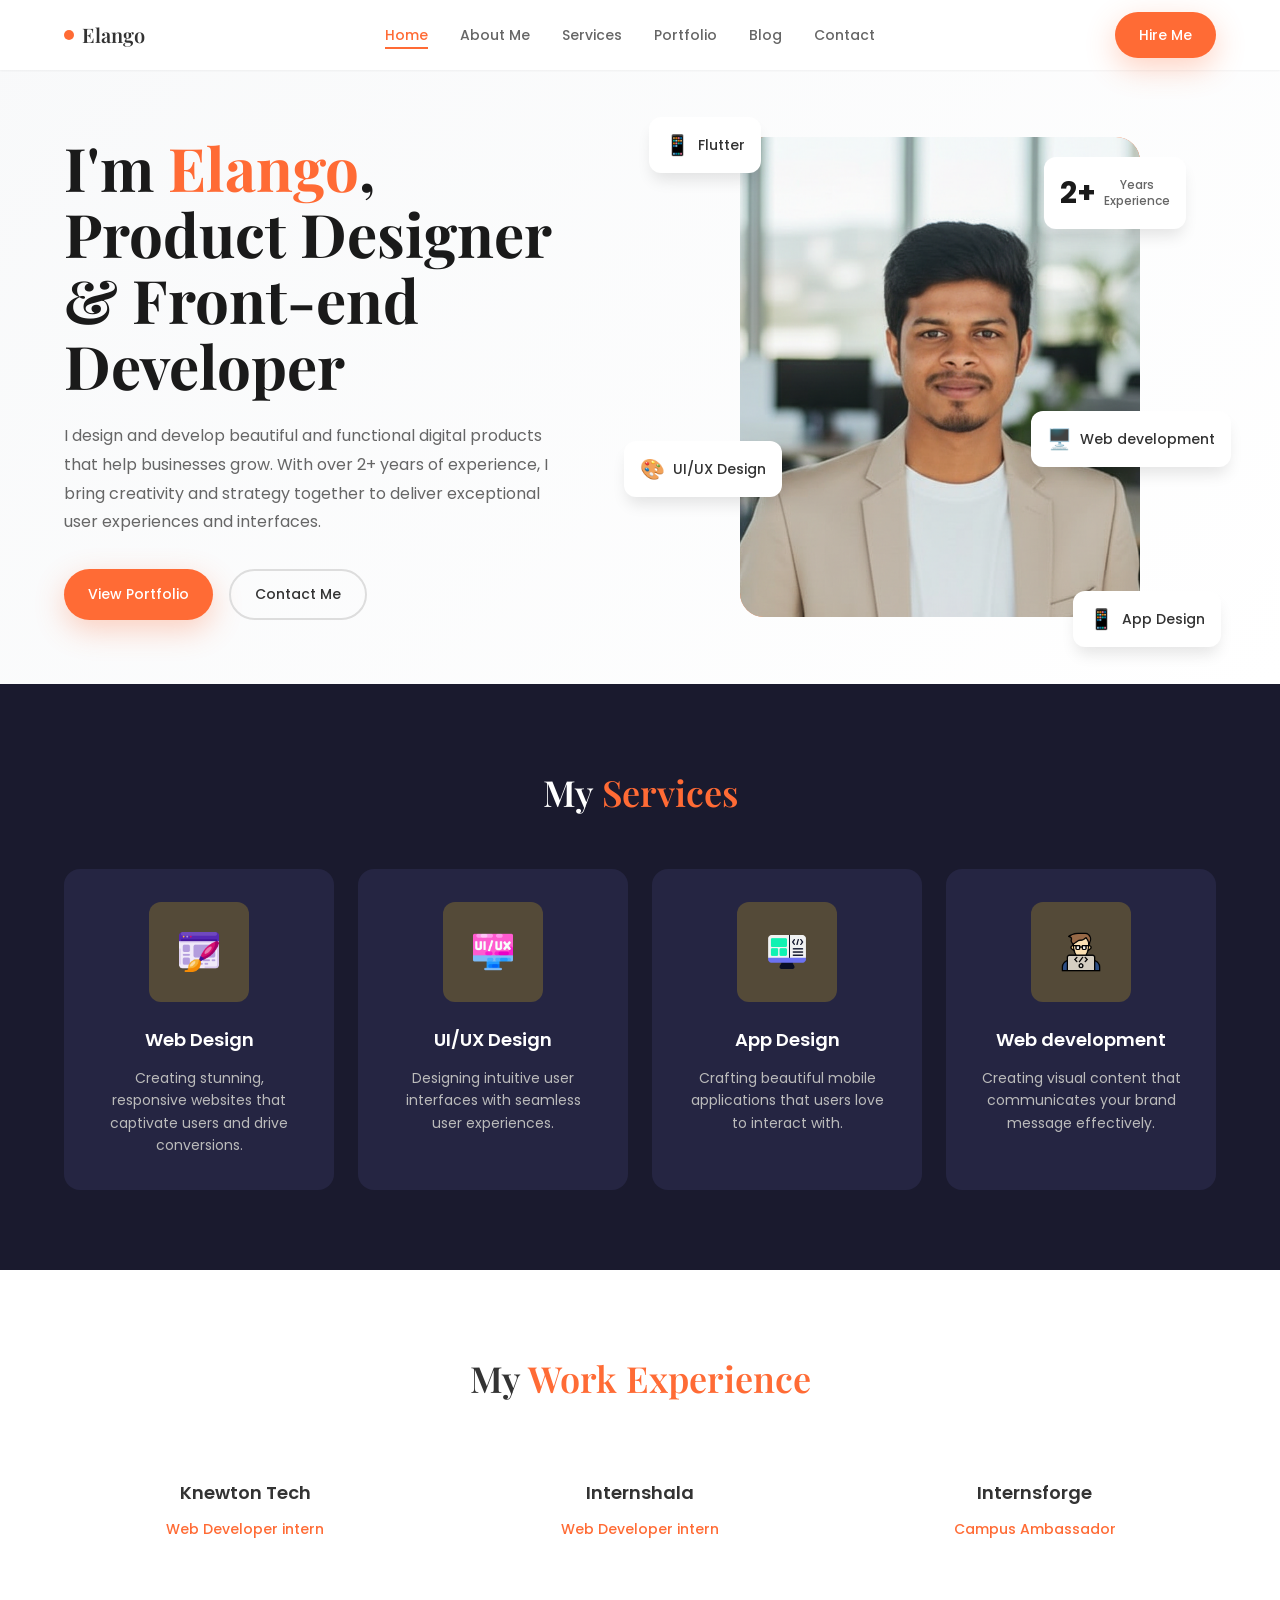
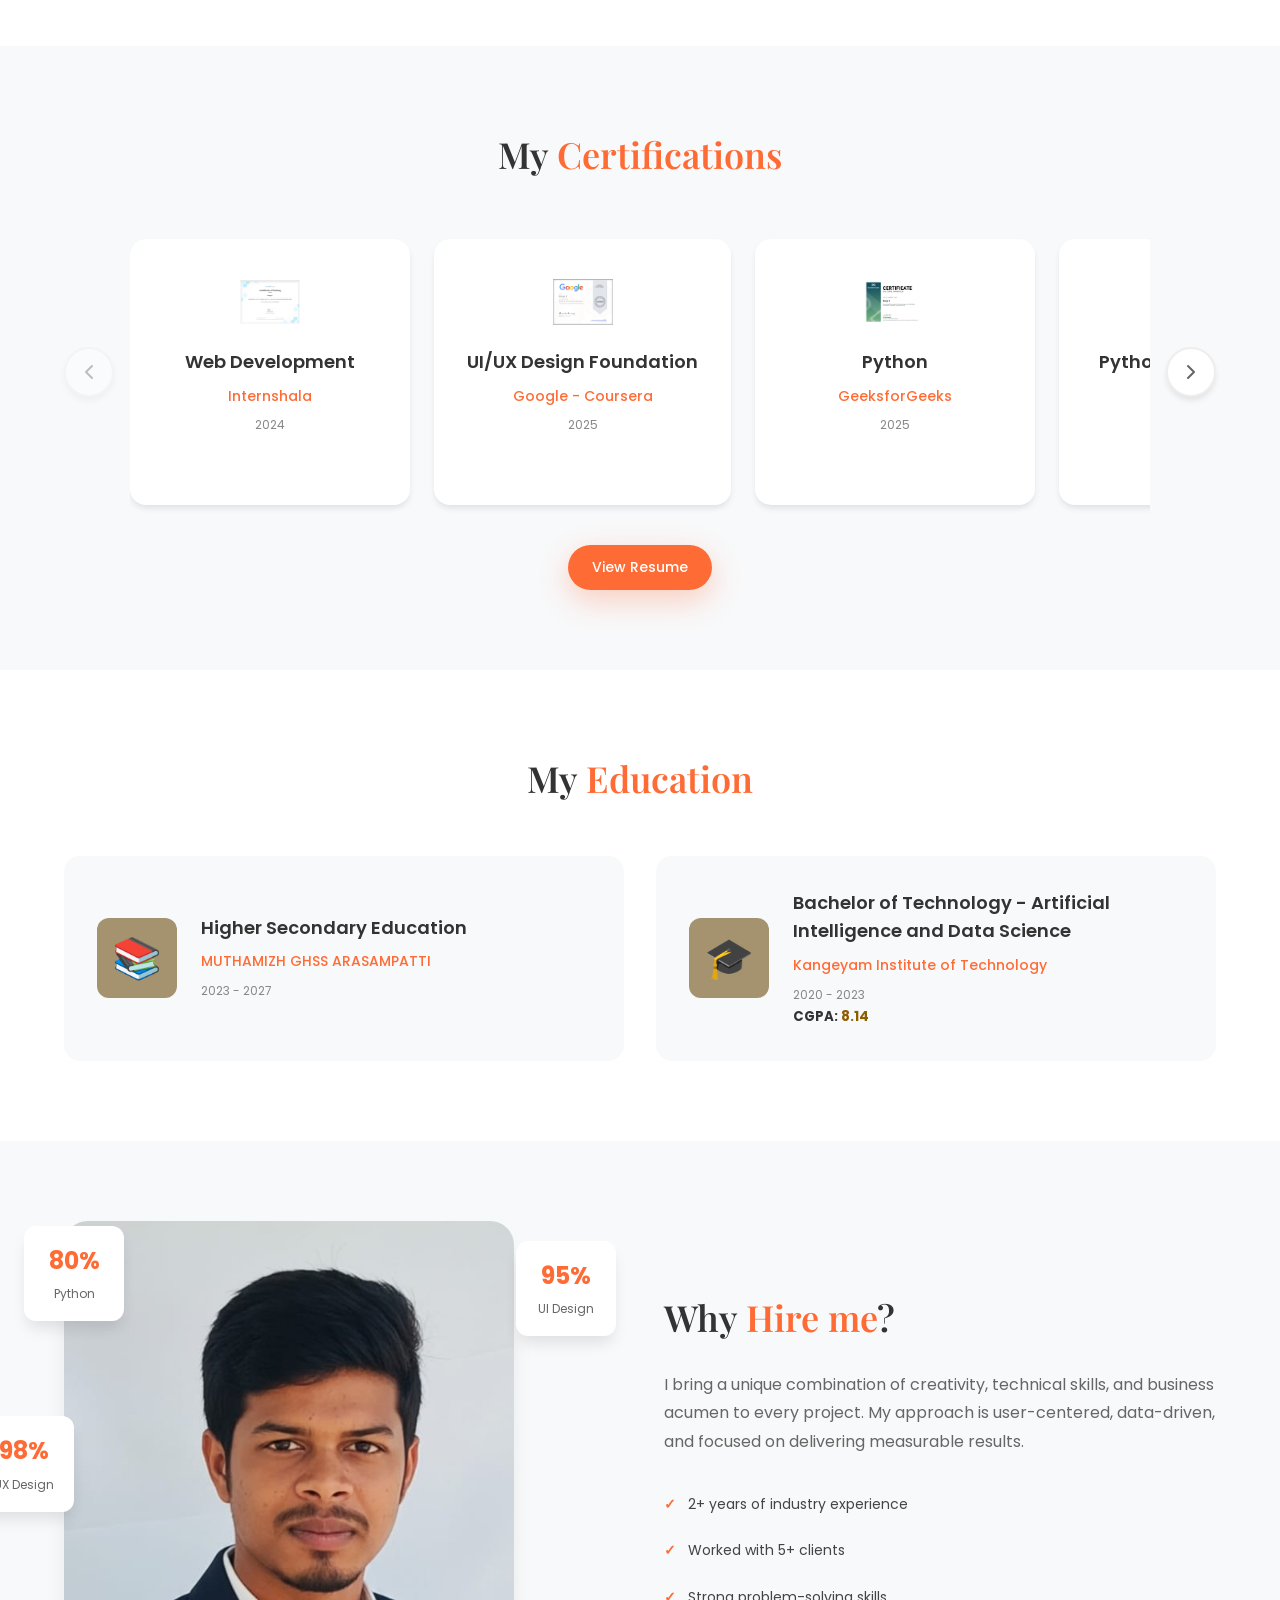
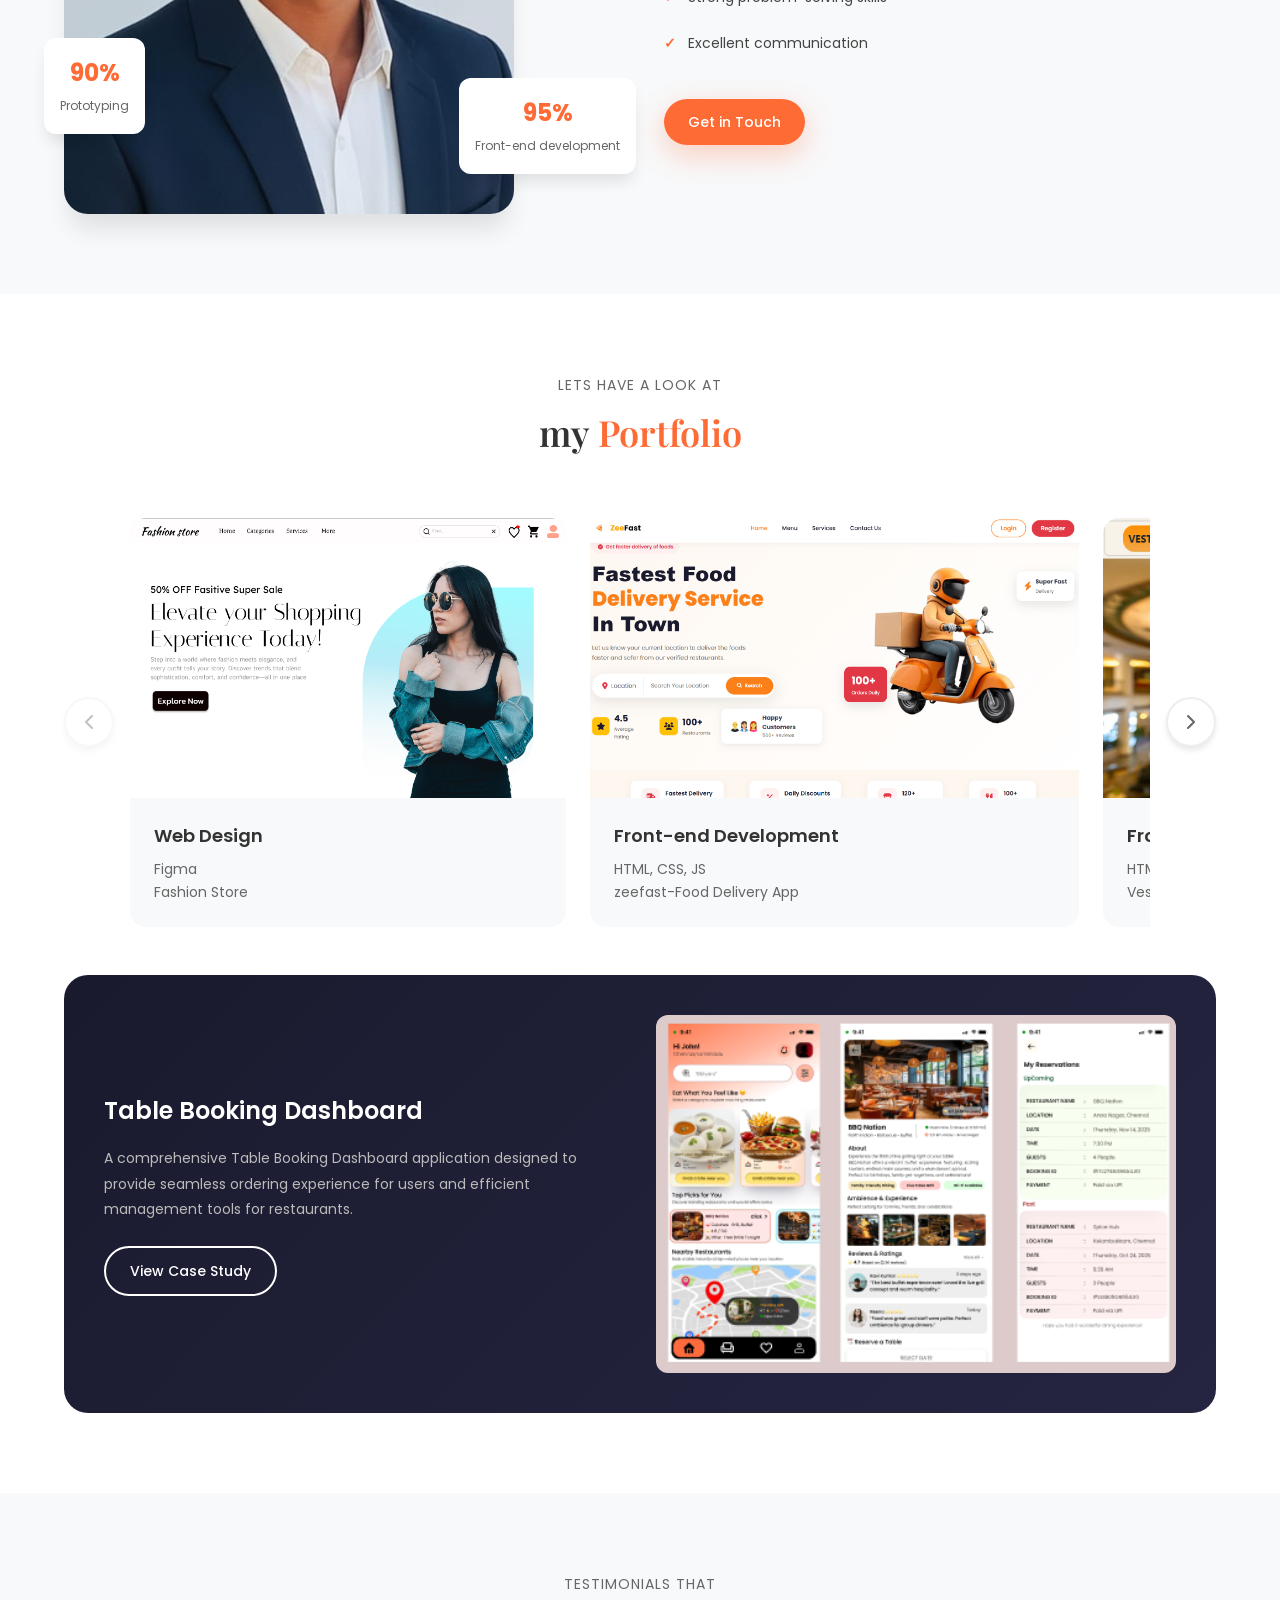
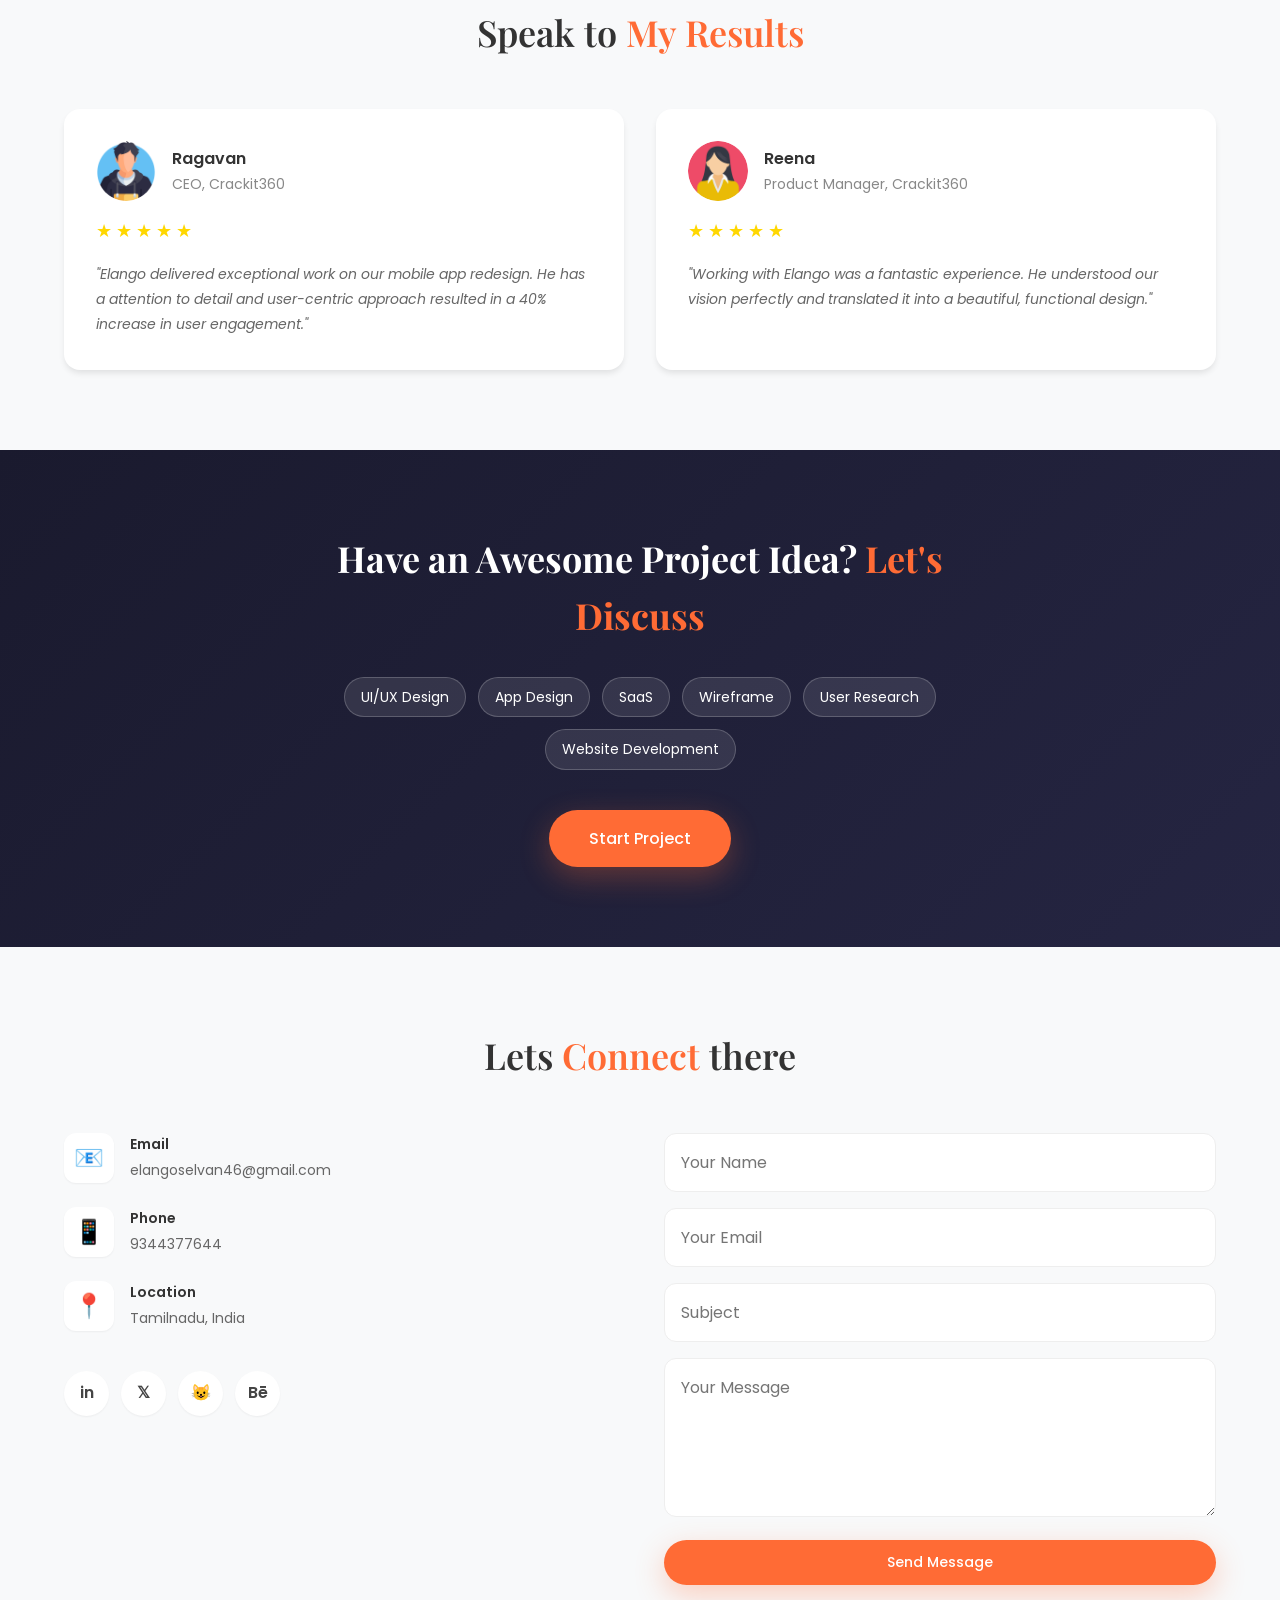
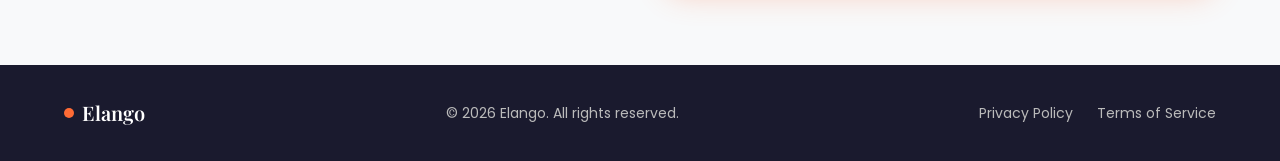
==== commit db495cc1: "Updated index page on portfolio" ====
--- a/frontend/index.html
+++ b/frontend/index.html
@@ -5,7 +5,7 @@
     <meta charset="UTF-8">
     <meta name="viewport" content="width=device-width, initial-scale=1.0">
     <meta name="description"
-        content="Jenny - Product Designer Portfolio. 10+ years of experience in UI/UX, Web Design, and App Design.">
+        content="Elango - Product Designer Portfolio. 10+ years of experience in UI/UX, Web Design, and App Design.">
     <meta name="keywords" content="Product Designer, UI/UX, Web Design, App Design, Portfolio">
     <title>Elango's Portfolio | Product Designer</title>
     <link rel="preconnect" href="https://fonts.googleapis.com">
@@ -544,43 +544,6 @@
         </div>
     </section>
 
-    <!-- Blog Section -->
-    <section class="blog" id="blog">
-        <div class="container">
-            <div class="section-header">
-                <p class="section-subtitle">From my</p>
-                <h2 class="section-title"><span class="highlight">blog</span> post</h2>
-            </div>
-            <div class="blog-grid">
-                <div class="blog-card" data-aos="fade-up">
-                    <div class="blog-image">
-                        <img src="images/blog/blog-1.jpg" alt="Blog Post">
-                        <span class="blog-category">UI Design</span>
-                    </div>
-                    <div class="blog-content">
-                        <span class="blog-date">Dec 15, 2025</span>
-                        <h3>The Future of UI Design: Trends to Watch in 2026</h3>
-                        <p>Explore the emerging trends that will shape the future of user interface design.</p>
-                        <a href="#" class="blog-link">Read More →</a>
-                    </div>
-                </div>
-                <div class="blog-card" data-aos="fade-up" data-aos-delay="100">
-                    <div class="blog-image">
-                        <img src="images/blog/blog-2.jpg" alt="Blog Post">
-                        <span class="blog-category">UX Research</span>
-                    </div>
-                    <div class="blog-content">
-                        <span class="blog-date">Dec 10, 2025</span>
-                        <h3>Sugee: UX Redefining Real Estate Experience</h3>
-                        <p>A case study on transforming the real estate buying experience through thoughtful UX design.
-                        </p>
-                        <a href="#" class="blog-link">Read More →</a>
-                    </div>
-                </div>
-            </div>
-        </div>
-    </section>
-
     <!-- Contact Section -->
     <section class="contact" id="contact">
         <div class="container">
